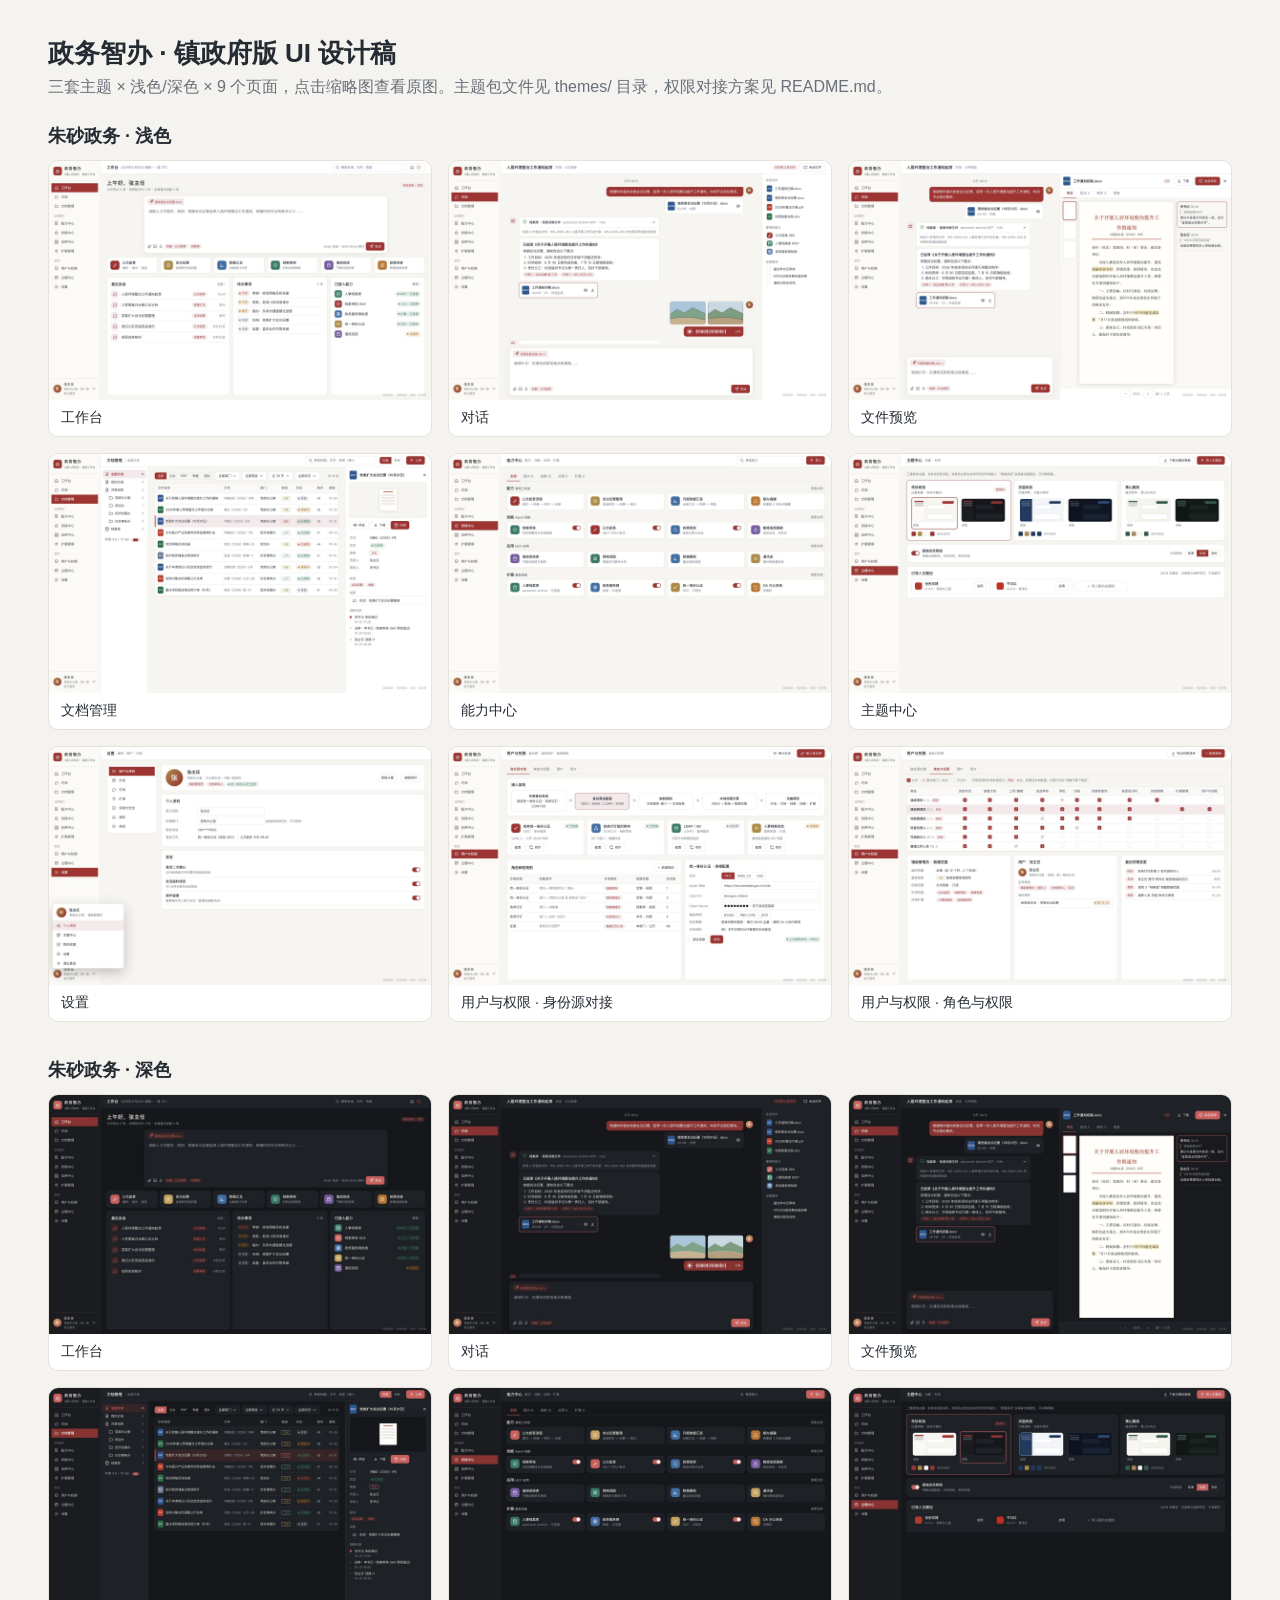
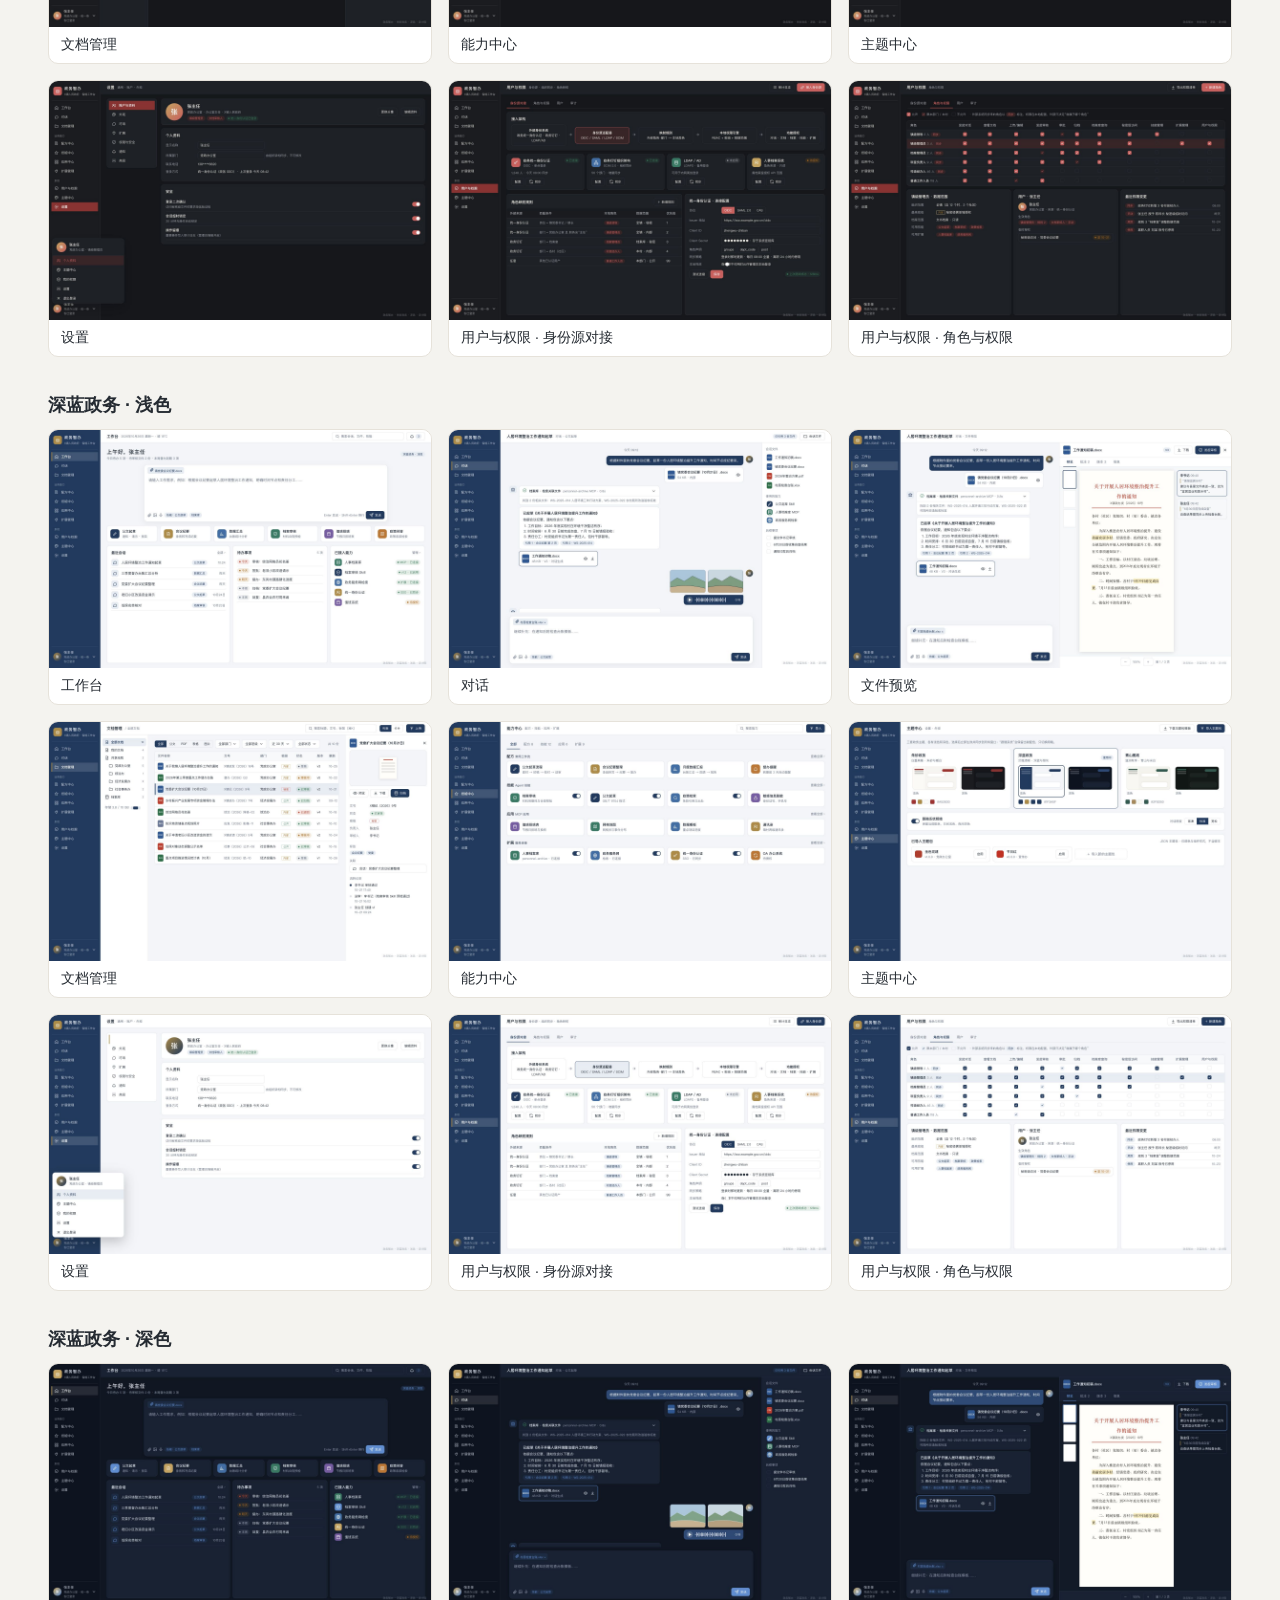
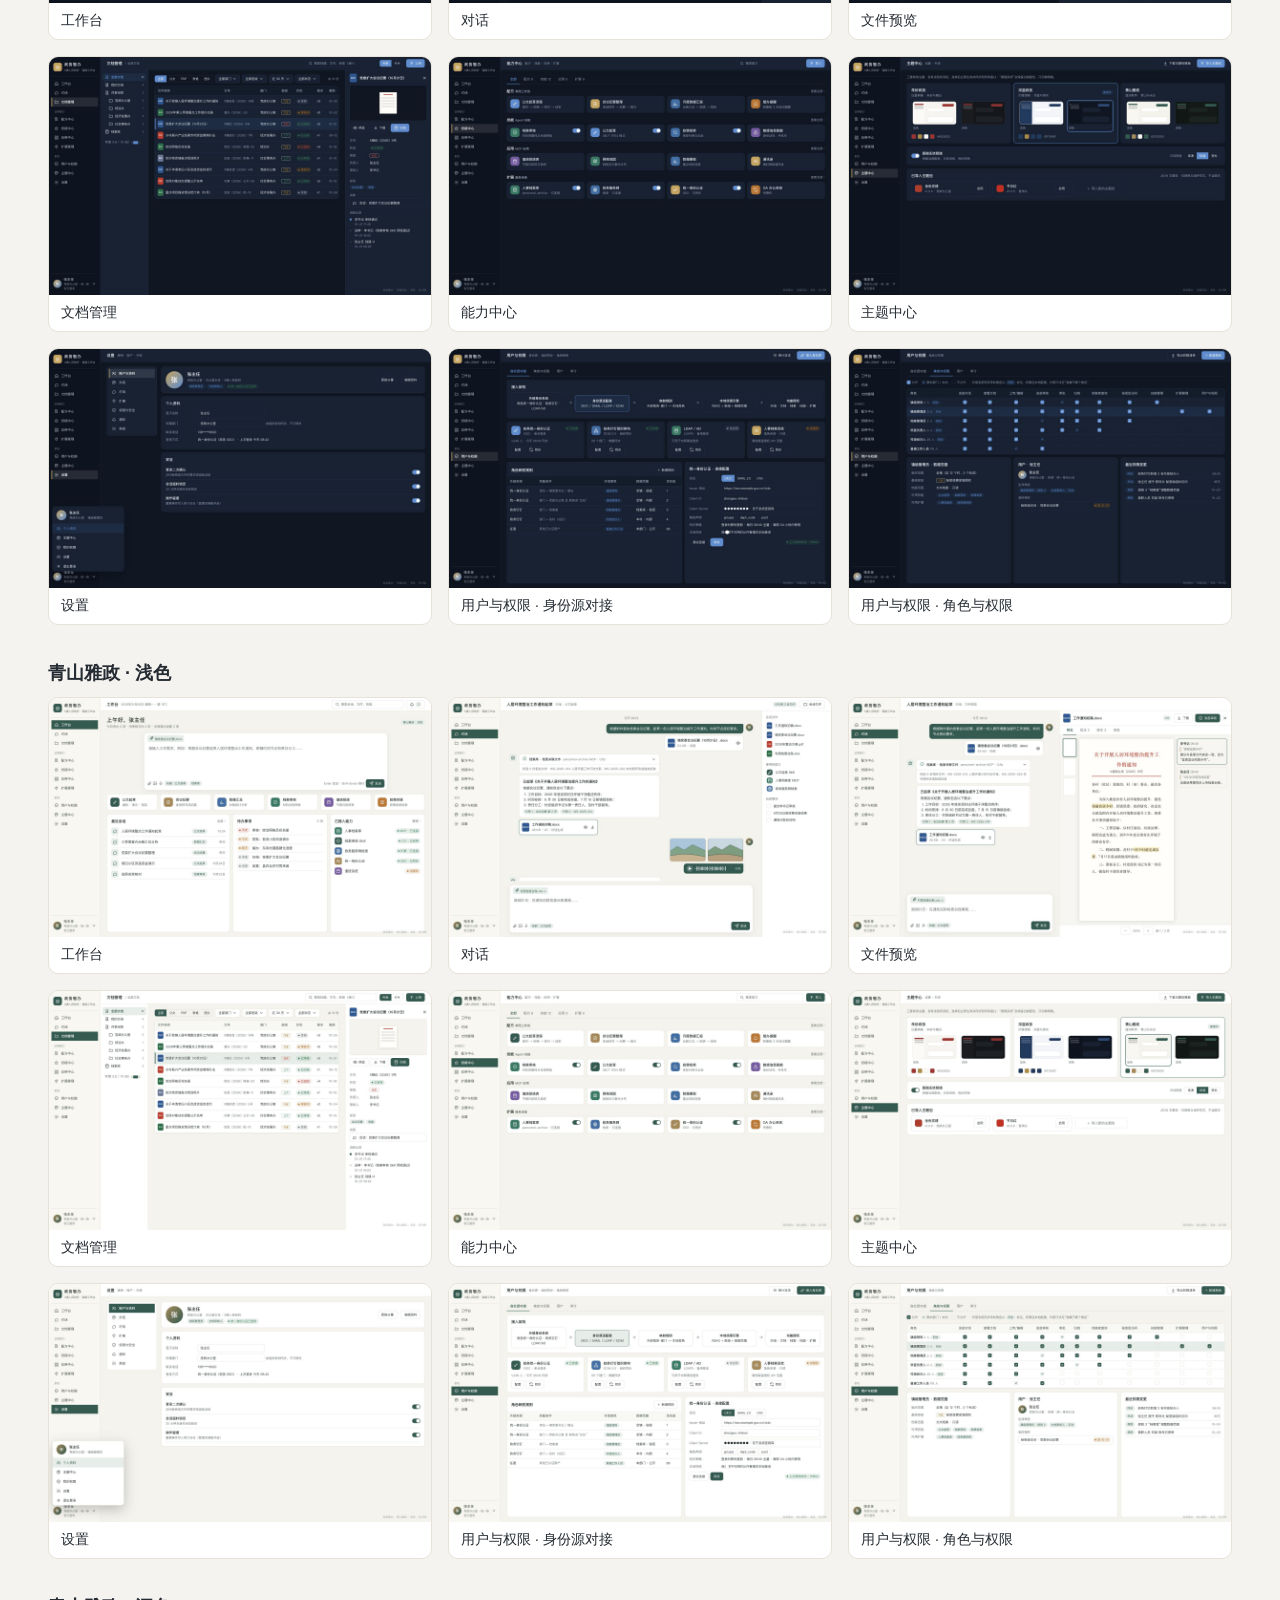
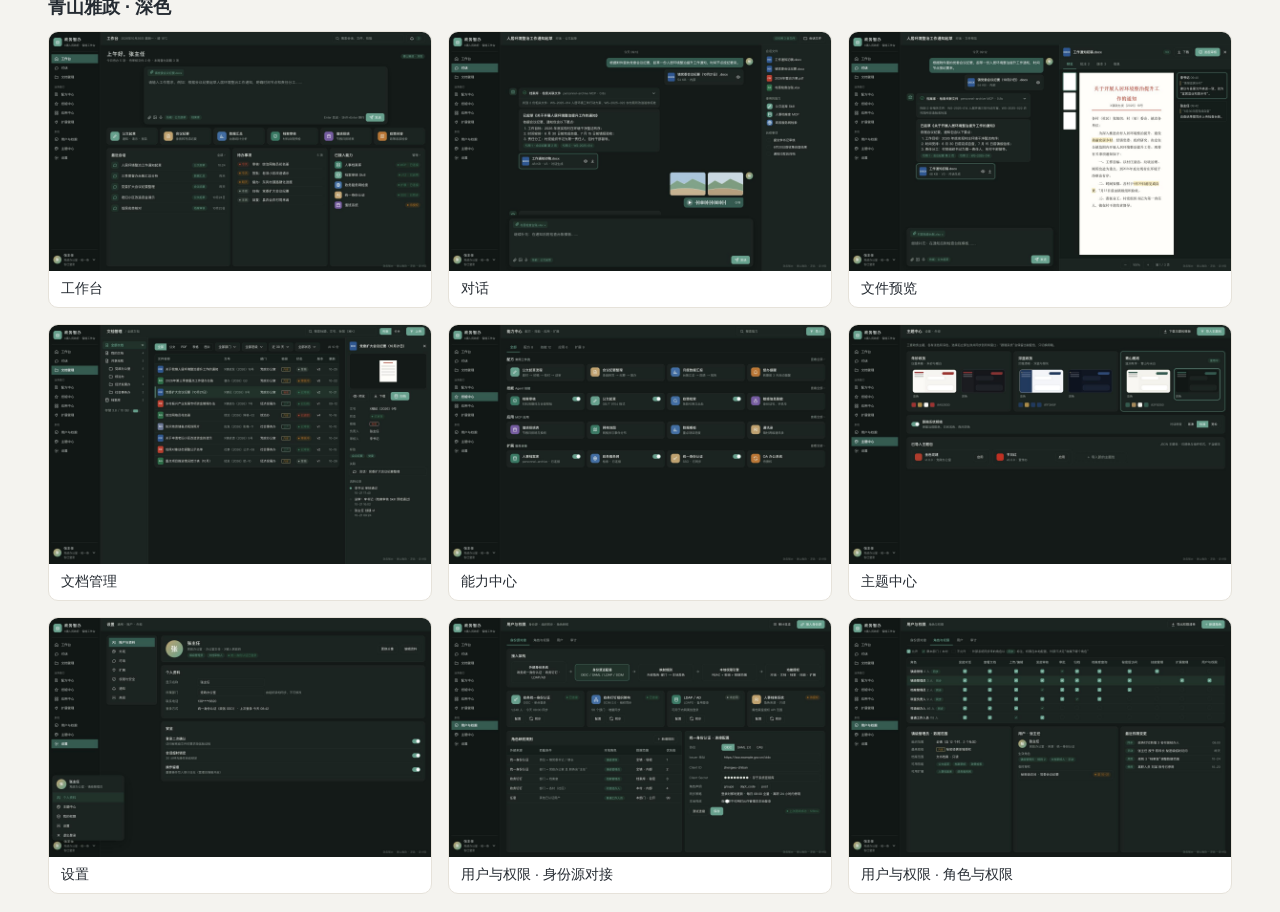
==== design/township-government/v6/index.html @ d34a98e7 "Add township UI kit v6 for three themes with permission design" ====
<!doctype html><html lang="zh-CN"><meta charset="utf-8"><title>政务智办 · UI 设计稿总览</title>
<style>body{margin:0;font-family:'PingFang SC','Microsoft YaHei',sans-serif;background:#F4F3EF;color:#252B32}header{padding:36px 48px 8px}h1{margin:0 0 6px;font-size:26px}p{color:#69707A;margin:0}section{padding:18px 48px}h2{font-size:18px;margin:0 0 12px}.g{display:grid;grid-template-columns:repeat(3,1fr);gap:16px}a{display:block;background:#fff;border:1px solid #E6E2DA;border-radius:10px;overflow:hidden;color:inherit;text-decoration:none}img{width:100%;display:block}span{display:block;padding:9px 12px;font-size:14px}</style>
<header><h1>政务智办 · 镇政府版 UI 设计稿</h1><p>三套主题 × 浅色/深色 × 9 个页面，点击缩略图查看原图。主题包文件见 themes/ 目录，权限对接方案见 README.md。</p></header><section><h2>朱砂政务 · 浅色</h2><div class="g"><a href="images/civic/light/01-workbench.png" target="_blank"><img src="images/civic/light/01-workbench.png" loading="lazy"><span>工作台</span></a><a href="images/civic/light/02-chat.png" target="_blank"><img src="images/civic/light/02-chat.png" loading="lazy"><span>对话</span></a><a href="images/civic/light/03-preview.png" target="_blank"><img src="images/civic/light/03-preview.png" loading="lazy"><span>文件预览</span></a><a href="images/civic/light/04-documents.png" target="_blank"><img src="images/civic/light/04-documents.png" loading="lazy"><span>文档管理</span></a><a href="images/civic/light/05-capabilities.png" target="_blank"><img src="images/civic/light/05-capabilities.png" loading="lazy"><span>能力中心</span></a><a href="images/civic/light/06-themes.png" target="_blank"><img src="images/civic/light/06-themes.png" loading="lazy"><span>主题中心</span></a><a href="images/civic/light/07-settings.png" target="_blank"><img src="images/civic/light/07-settings.png" loading="lazy"><span>设置</span></a><a href="images/civic/light/08-perm.png" target="_blank"><img src="images/civic/light/08-perm.png" loading="lazy"><span>用户与权限 · 身份源对接</span></a><a href="images/civic/light/09-permRoles.png" target="_blank"><img src="images/civic/light/09-permRoles.png" loading="lazy"><span>用户与权限 · 角色与权限</span></a></div></section><section><h2>朱砂政务 · 深色</h2><div class="g"><a href="images/civic/dark/01-workbench.png" target="_blank"><img src="images/civic/dark/01-workbench.png" loading="lazy"><span>工作台</span></a><a href="images/civic/dark/02-chat.png" target="_blank"><img src="images/civic/dark/02-chat.png" loading="lazy"><span>对话</span></a><a href="images/civic/dark/03-preview.png" target="_blank"><img src="images/civic/dark/03-preview.png" loading="lazy"><span>文件预览</span></a><a href="images/civic/dark/04-documents.png" target="_blank"><img src="images/civic/dark/04-documents.png" loading="lazy"><span>文档管理</span></a><a href="images/civic/dark/05-capabilities.png" target="_blank"><img src="images/civic/dark/05-capabilities.png" loading="lazy"><span>能力中心</span></a><a href="images/civic/dark/06-themes.png" target="_blank"><img src="images/civic/dark/06-themes.png" loading="lazy"><span>主题中心</span></a><a href="images/civic/dark/07-settings.png" target="_blank"><img src="images/civic/dark/07-settings.png" loading="lazy"><span>设置</span></a><a href="images/civic/dark/08-perm.png" target="_blank"><img src="images/civic/dark/08-perm.png" loading="lazy"><span>用户与权限 · 身份源对接</span></a><a href="images/civic/dark/09-permRoles.png" target="_blank"><img src="images/civic/dark/09-permRoles.png" loading="lazy"><span>用户与权限 · 角色与权限</span></a></div></section><section><h2>深蓝政务 · 浅色</h2><div class="g"><a href="images/navy/light/01-workbench.png" target="_blank"><img src="images/navy/light/01-workbench.png" loading="lazy"><span>工作台</span></a><a href="images/navy/light/02-chat.png" target="_blank"><img src="images/navy/light/02-chat.png" loading="lazy"><span>对话</span></a><a href="images/navy/light/03-preview.png" target="_blank"><img src="images/navy/light/03-preview.png" loading="lazy"><span>文件预览</span></a><a href="images/navy/light/04-documents.png" target="_blank"><img src="images/navy/light/04-documents.png" loading="lazy"><span>文档管理</span></a><a href="images/navy/light/05-capabilities.png" target="_blank"><img src="images/navy/light/05-capabilities.png" loading="lazy"><span>能力中心</span></a><a href="images/navy/light/06-themes.png" target="_blank"><img src="images/navy/light/06-themes.png" loading="lazy"><span>主题中心</span></a><a href="images/navy/light/07-settings.png" target="_blank"><img src="images/navy/light/07-settings.png" loading="lazy"><span>设置</span></a><a href="images/navy/light/08-perm.png" target="_blank"><img src="images/navy/light/08-perm.png" loading="lazy"><span>用户与权限 · 身份源对接</span></a><a href="images/navy/light/09-permRoles.png" target="_blank"><img src="images/navy/light/09-permRoles.png" loading="lazy"><span>用户与权限 · 角色与权限</span></a></div></section><section><h2>深蓝政务 · 深色</h2><div class="g"><a href="images/navy/dark/01-workbench.png" target="_blank"><img src="images/navy/dark/01-workbench.png" loading="lazy"><span>工作台</span></a><a href="images/navy/dark/02-chat.png" target="_blank"><img src="images/navy/dark/02-chat.png" loading="lazy"><span>对话</span></a><a href="images/navy/dark/03-preview.png" target="_blank"><img src="images/navy/dark/03-preview.png" loading="lazy"><span>文件预览</span></a><a href="images/navy/dark/04-documents.png" target="_blank"><img src="images/navy/dark/04-documents.png" loading="lazy"><span>文档管理</span></a><a href="images/navy/dark/05-capabilities.png" target="_blank"><img src="images/navy/dark/05-capabilities.png" loading="lazy"><span>能力中心</span></a><a href="images/navy/dark/06-themes.png" target="_blank"><img src="images/navy/dark/06-themes.png" loading="lazy"><span>主题中心</span></a><a href="images/navy/dark/07-settings.png" target="_blank"><img src="images/navy/dark/07-settings.png" loading="lazy"><span>设置</span></a><a href="images/navy/dark/08-perm.png" target="_blank"><img src="images/navy/dark/08-perm.png" loading="lazy"><span>用户与权限 · 身份源对接</span></a><a href="images/navy/dark/09-permRoles.png" target="_blank"><img src="images/navy/dark/09-permRoles.png" loading="lazy"><span>用户与权限 · 角色与权限</span></a></div></section><section><h2>青山雅政 · 浅色</h2><div class="g"><a href="images/forest/light/01-workbench.png" target="_blank"><img src="images/forest/light/01-workbench.png" loading="lazy"><span>工作台</span></a><a href="images/forest/light/02-chat.png" target="_blank"><img src="images/forest/light/02-chat.png" loading="lazy"><span>对话</span></a><a href="images/forest/light/03-preview.png" target="_blank"><img src="images/forest/light/03-preview.png" loading="lazy"><span>文件预览</span></a><a href="images/forest/light/04-documents.png" target="_blank"><img src="images/forest/light/04-documents.png" loading="lazy"><span>文档管理</span></a><a href="images/forest/light/05-capabilities.png" target="_blank"><img src="images/forest/light/05-capabilities.png" loading="lazy"><span>能力中心</span></a><a href="images/forest/light/06-themes.png" target="_blank"><img src="images/forest/light/06-themes.png" loading="lazy"><span>主题中心</span></a><a href="images/forest/light/07-settings.png" target="_blank"><img src="images/forest/light/07-settings.png" loading="lazy"><span>设置</span></a><a href="images/forest/light/08-perm.png" target="_blank"><img src="images/forest/light/08-perm.png" loading="lazy"><span>用户与权限 · 身份源对接</span></a><a href="images/forest/light/09-permRoles.png" target="_blank"><img src="images/forest/light/09-permRoles.png" loading="lazy"><span>用户与权限 · 角色与权限</span></a></div></section><section><h2>青山雅政 · 深色</h2><div class="g"><a href="images/forest/dark/01-workbench.png" target="_blank"><img src="images/forest/dark/01-workbench.png" loading="lazy"><span>工作台</span></a><a href="images/forest/dark/02-chat.png" target="_blank"><img src="images/forest/dark/02-chat.png" loading="lazy"><span>对话</span></a><a href="images/forest/dark/03-preview.png" target="_blank"><img src="images/forest/dark/03-preview.png" loading="lazy"><span>文件预览</span></a><a href="images/forest/dark/04-documents.png" target="_blank"><img src="images/forest/dark/04-documents.png" loading="lazy"><span>文档管理</span></a><a href="images/forest/dark/05-capabilities.png" target="_blank"><img src="images/forest/dark/05-capabilities.png" loading="lazy"><span>能力中心</span></a><a href="images/forest/dark/06-themes.png" target="_blank"><img src="images/forest/dark/06-themes.png" loading="lazy"><span>主题中心</span></a><a href="images/forest/dark/07-settings.png" target="_blank"><img src="images/forest/dark/07-settings.png" loading="lazy"><span>设置</span></a><a href="images/forest/dark/08-perm.png" target="_blank"><img src="images/forest/dark/08-perm.png" loading="lazy"><span>用户与权限 · 身份源对接</span></a><a href="images/forest/dark/09-permRoles.png" target="_blank"><img src="images/forest/dark/09-permRoles.png" loading="lazy"><span>用户与权限 · 角色与权限</span></a></div></section></html>
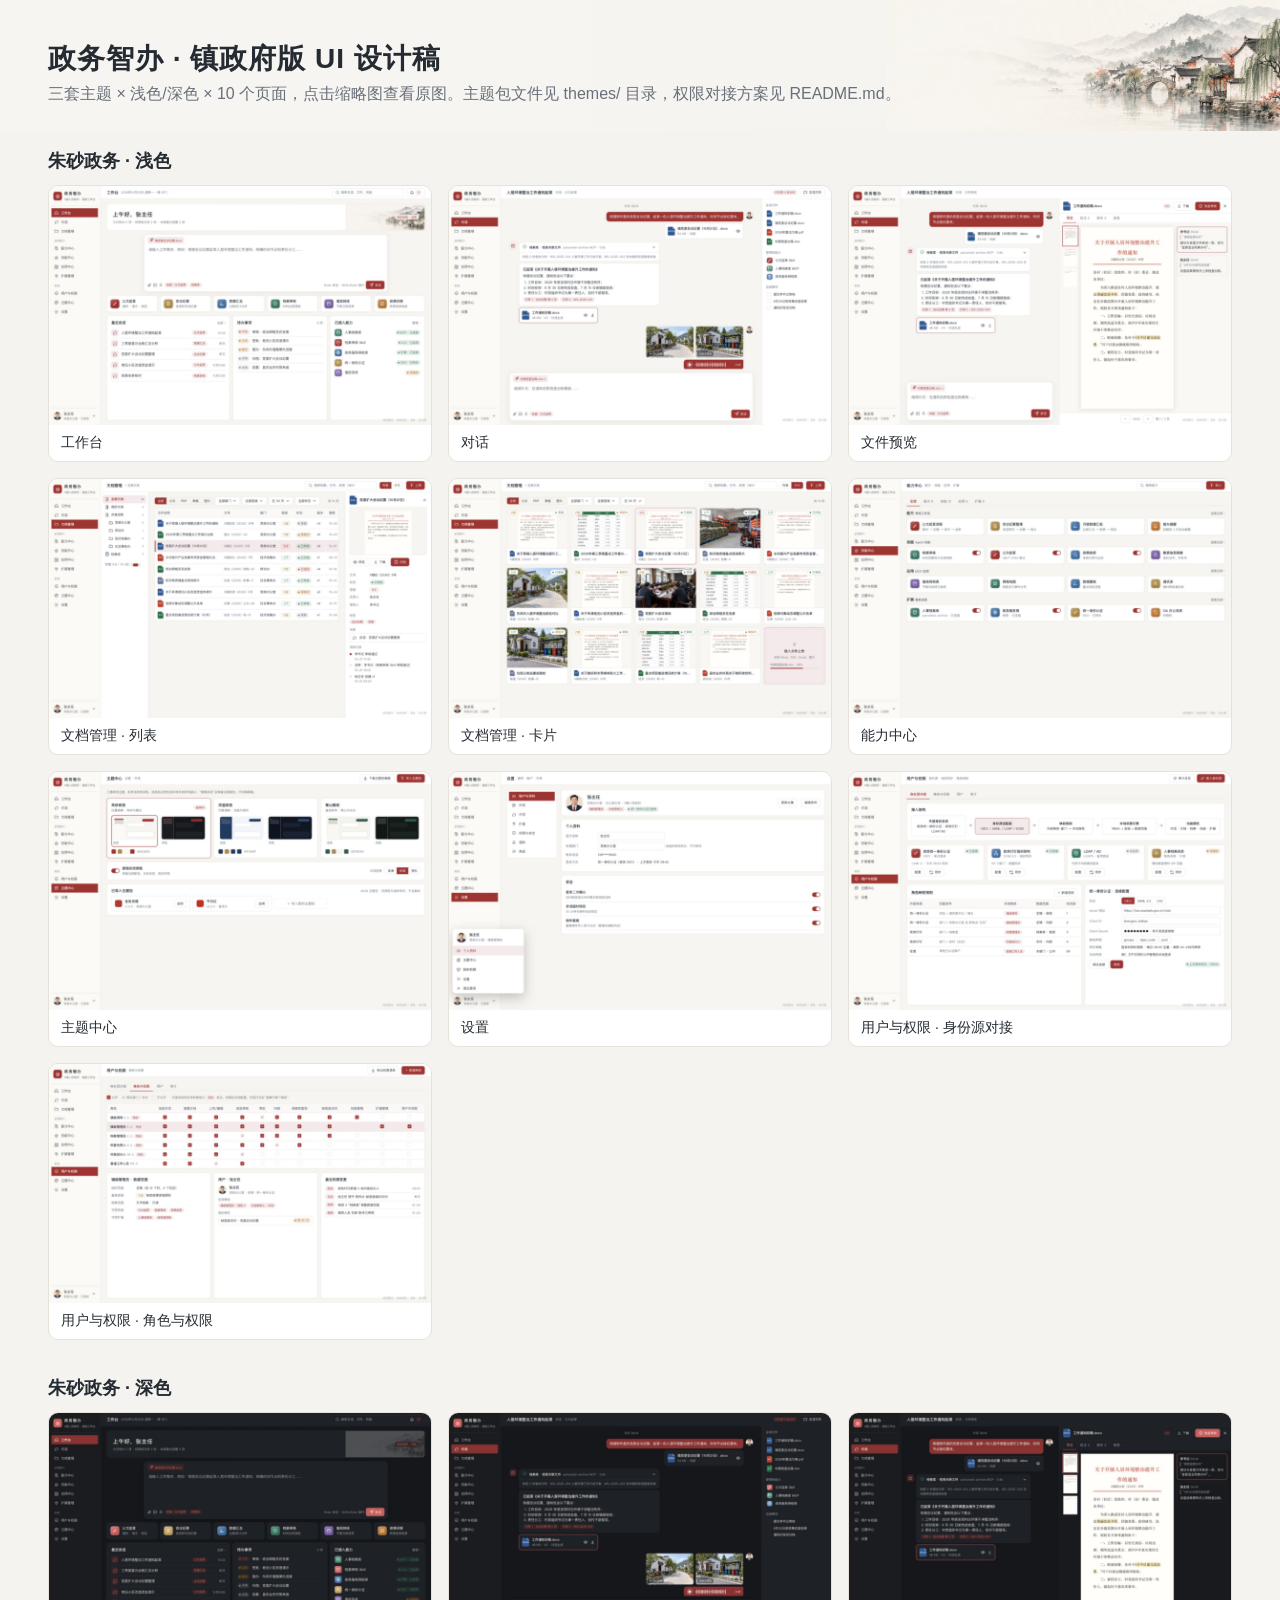
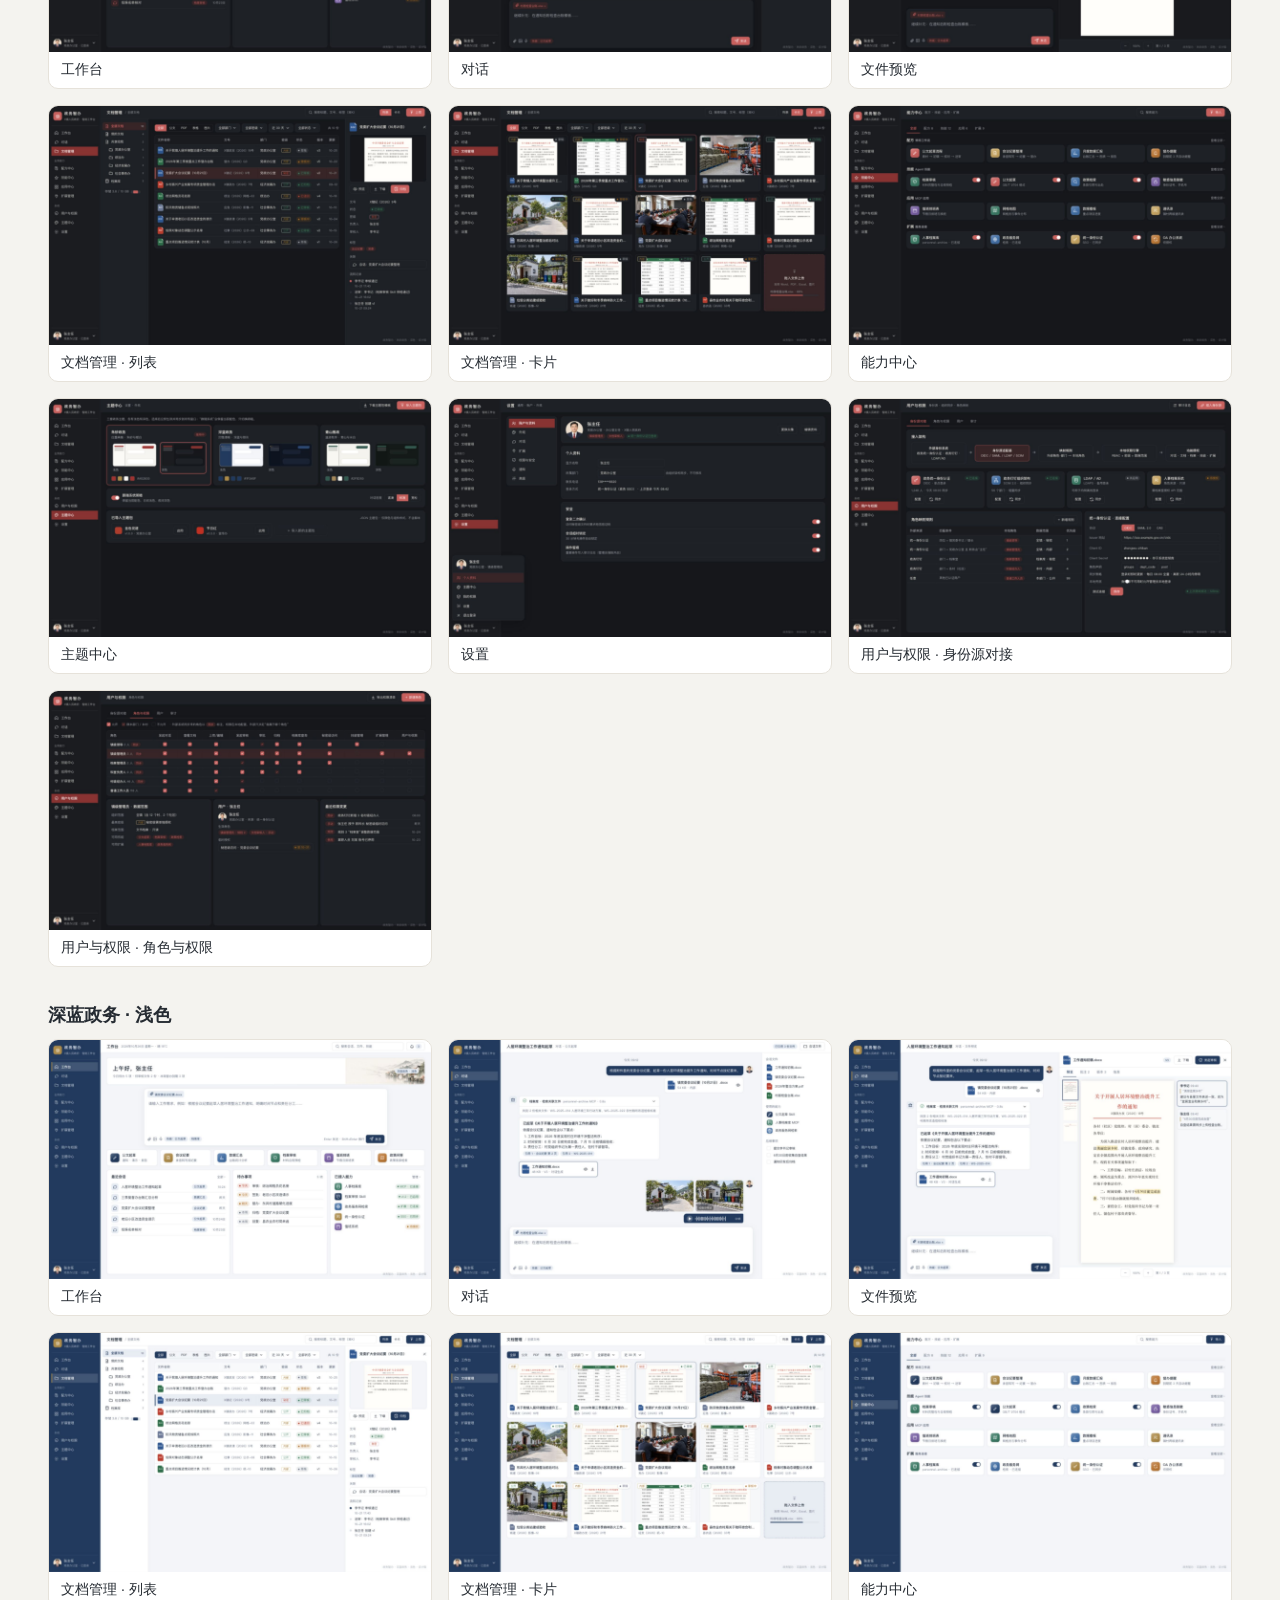
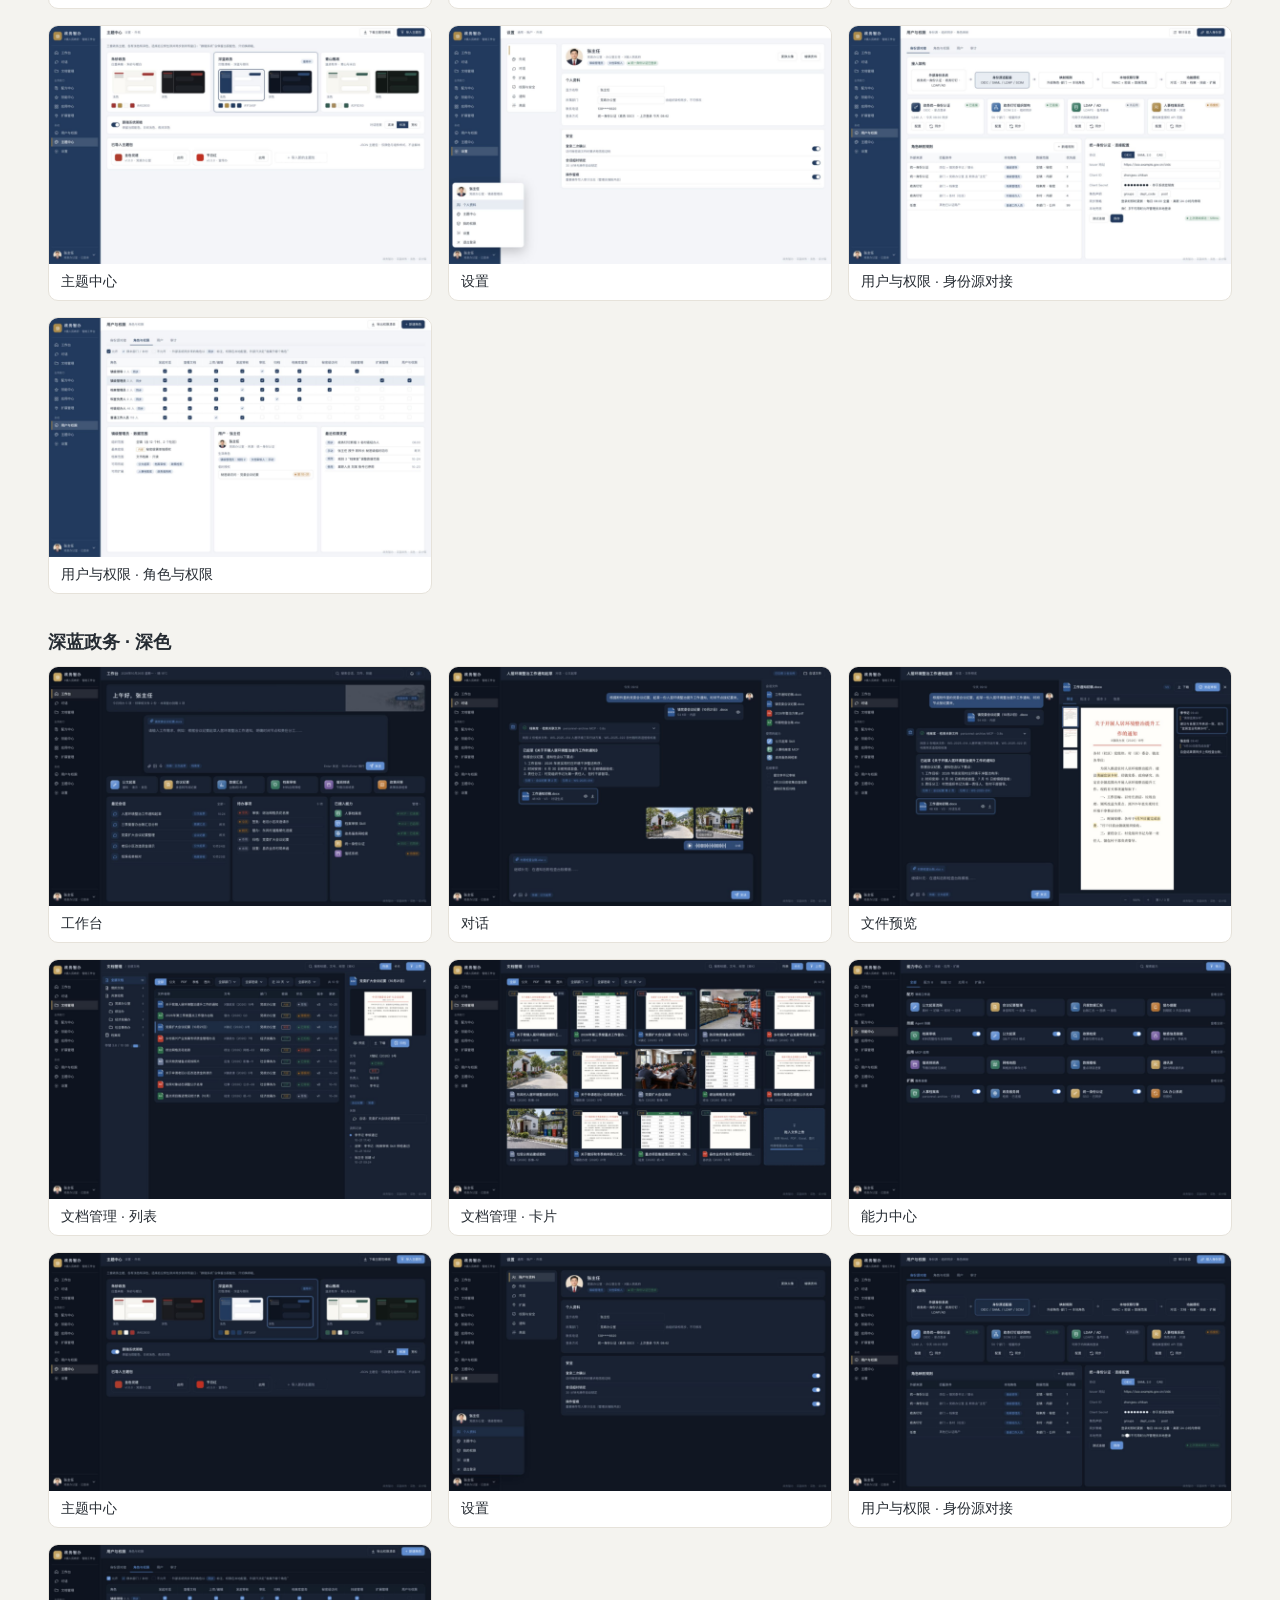
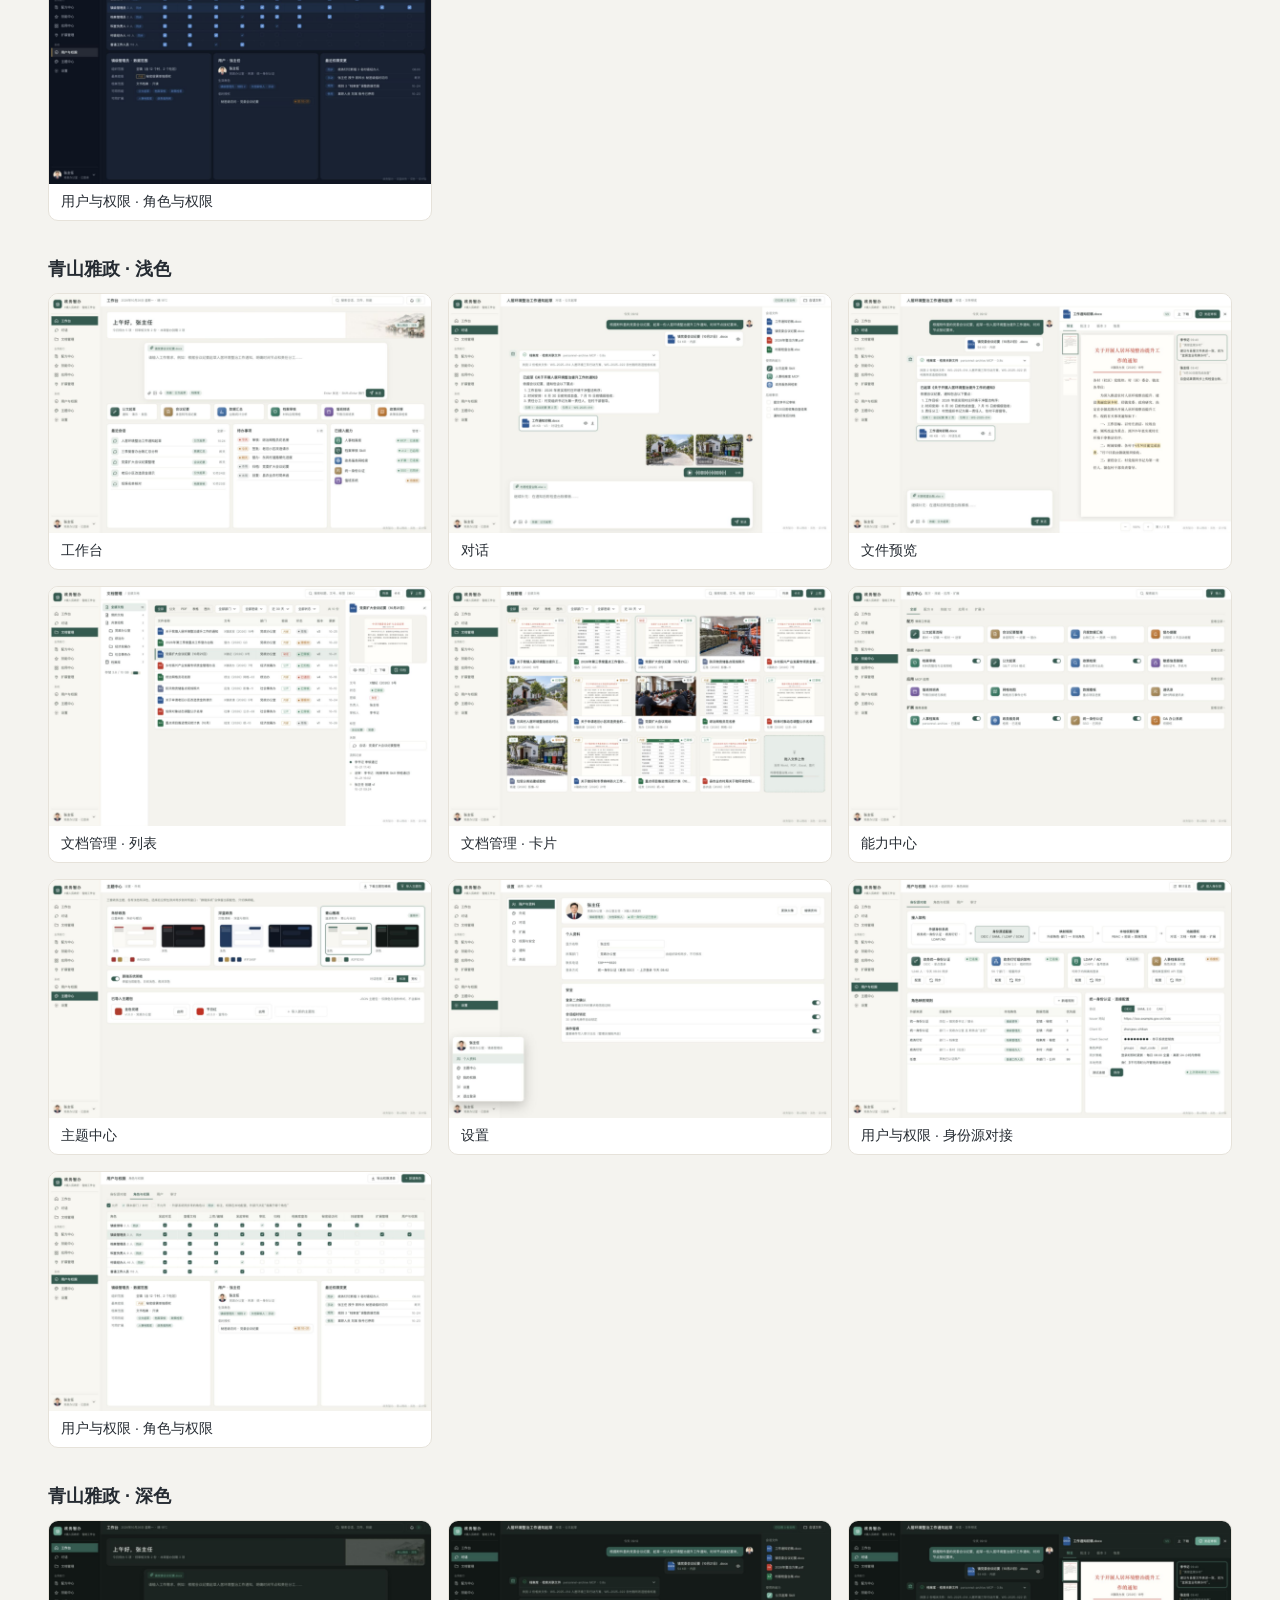
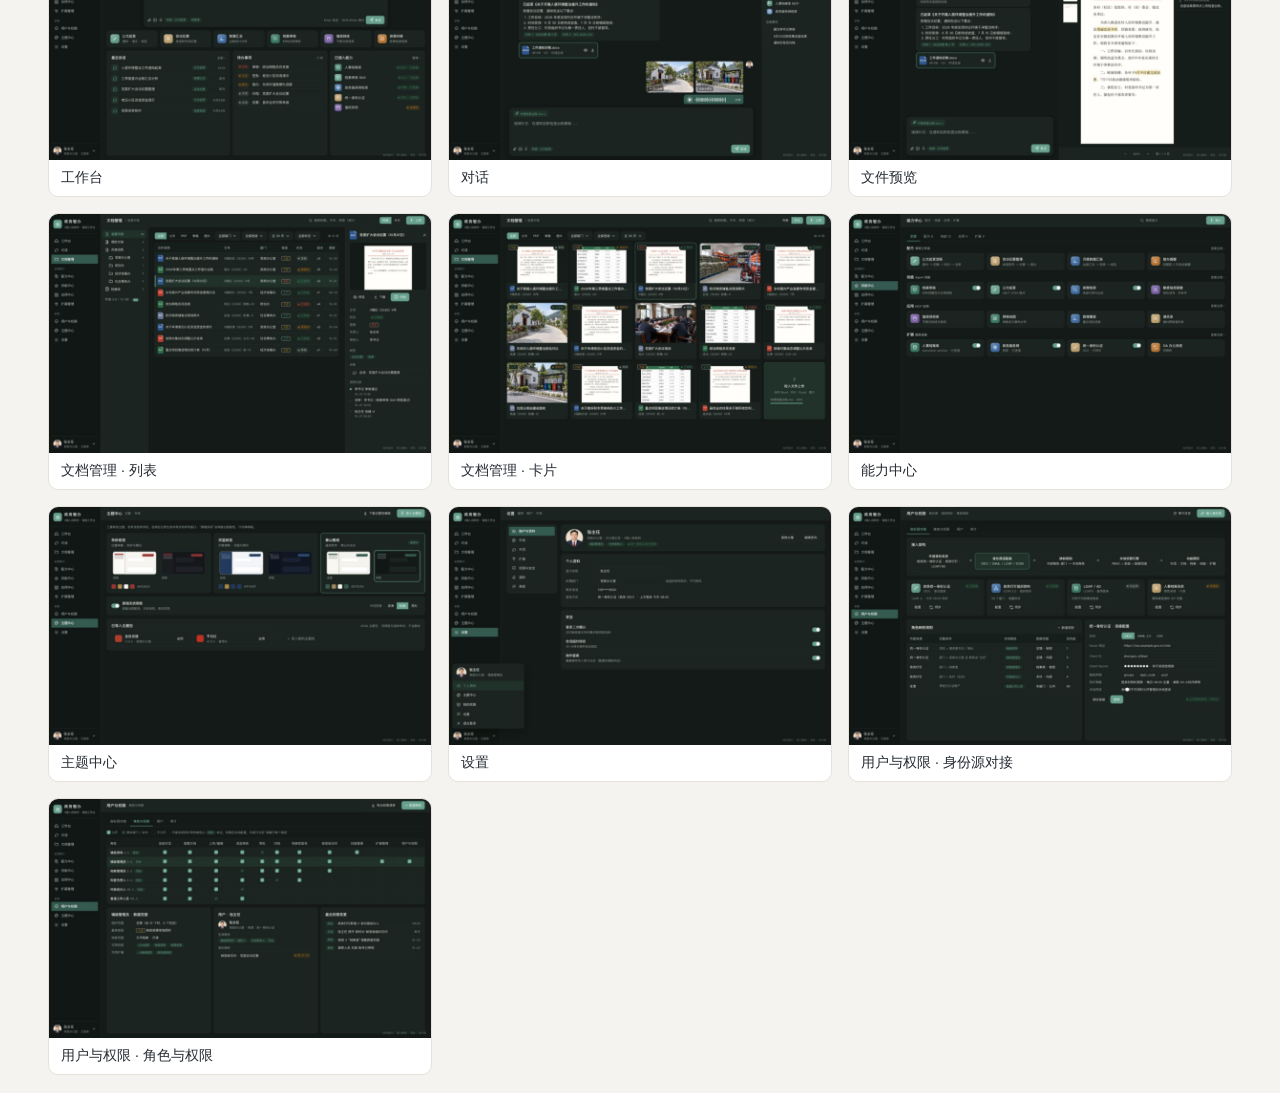
==== commit b757c317: "Restore v5 visual detail in township UI kit: real thumbnails, photos, avatar, document cards" ====
--- a/design/township-government/v6/index.html
+++ b/design/township-government/v6/index.html
@@ -1,3 +1,3 @@
 <!doctype html><html lang="zh-CN"><meta charset="utf-8"><title>政务智办 · UI 设计稿总览</title>
-<style>body{margin:0;font-family:'PingFang SC','Microsoft YaHei',sans-serif;background:#F4F3EF;color:#252B32}header{padding:36px 48px 8px}h1{margin:0 0 6px;font-size:26px}p{color:#69707A;margin:0}section{padding:18px 48px}h2{font-size:18px;margin:0 0 12px}.g{display:grid;grid-template-columns:repeat(3,1fr);gap:16px}a{display:block;background:#fff;border:1px solid #E6E2DA;border-radius:10px;overflow:hidden;color:inherit;text-decoration:none}img{width:100%;display:block}span{display:block;padding:9px 12px;font-size:14px}</style>
-<header><h1>政务智办 · 镇政府版 UI 设计稿</h1><p>三套主题 × 浅色/深色 × 9 个页面，点击缩略图查看原图。主题包文件见 themes/ 目录，权限对接方案见 README.md。</p></header><section><h2>朱砂政务 · 浅色</h2><div class="g"><a href="images/civic/light/01-workbench.png" target="_blank"><img src="images/civic/light/01-workbench.png" loading="lazy"><span>工作台</span></a><a href="images/civic/light/02-chat.png" target="_blank"><img src="images/civic/light/02-chat.png" loading="lazy"><span>对话</span></a><a href="images/civic/light/03-preview.png" target="_blank"><img src="images/civic/light/03-preview.png" loading="lazy"><span>文件预览</span></a><a href="images/civic/light/04-documents.png" target="_blank"><img src="images/civic/light/04-documents.png" loading="lazy"><span>文档管理</span></a><a href="images/civic/light/05-capabilities.png" target="_blank"><img src="images/civic/light/05-capabilities.png" loading="lazy"><span>能力中心</span></a><a href="images/civic/light/06-themes.png" target="_blank"><img src="images/civic/light/06-themes.png" loading="lazy"><span>主题中心</span></a><a href="images/civic/light/07-settings.png" target="_blank"><img src="images/civic/light/07-settings.png" loading="lazy"><span>设置</span></a><a href="images/civic/light/08-perm.png" target="_blank"><img src="images/civic/light/08-perm.png" loading="lazy"><span>用户与权限 · 身份源对接</span></a><a href="images/civic/light/09-permRoles.png" target="_blank"><img src="images/civic/light/09-permRoles.png" loading="lazy"><span>用户与权限 · 角色与权限</span></a></div></section><section><h2>朱砂政务 · 深色</h2><div class="g"><a href="images/civic/dark/01-workbench.png" target="_blank"><img src="images/civic/dark/01-workbench.png" loading="lazy"><span>工作台</span></a><a href="images/civic/dark/02-chat.png" target="_blank"><img src="images/civic/dark/02-chat.png" loading="lazy"><span>对话</span></a><a href="images/civic/dark/03-preview.png" target="_blank"><img src="images/civic/dark/03-preview.png" loading="lazy"><span>文件预览</span></a><a href="images/civic/dark/04-documents.png" target="_blank"><img src="images/civic/dark/04-documents.png" loading="lazy"><span>文档管理</span></a><a href="images/civic/dark/05-capabilities.png" target="_blank"><img src="images/civic/dark/05-capabilities.png" loading="lazy"><span>能力中心</span></a><a href="images/civic/dark/06-themes.png" target="_blank"><img src="images/civic/dark/06-themes.png" loading="lazy"><span>主题中心</span></a><a href="images/civic/dark/07-settings.png" target="_blank"><img src="images/civic/dark/07-settings.png" loading="lazy"><span>设置</span></a><a href="images/civic/dark/08-perm.png" target="_blank"><img src="images/civic/dark/08-perm.png" loading="lazy"><span>用户与权限 · 身份源对接</span></a><a href="images/civic/dark/09-permRoles.png" target="_blank"><img src="images/civic/dark/09-permRoles.png" loading="lazy"><span>用户与权限 · 角色与权限</span></a></div></section><section><h2>深蓝政务 · 浅色</h2><div class="g"><a href="images/navy/light/01-workbench.png" target="_blank"><img src="images/navy/light/01-workbench.png" loading="lazy"><span>工作台</span></a><a href="images/navy/light/02-chat.png" target="_blank"><img src="images/navy/light/02-chat.png" loading="lazy"><span>对话</span></a><a href="images/navy/light/03-preview.png" target="_blank"><img src="images/navy/light/03-preview.png" loading="lazy"><span>文件预览</span></a><a href="images/navy/light/04-documents.png" target="_blank"><img src="images/navy/light/04-documents.png" loading="lazy"><span>文档管理</span></a><a href="images/navy/light/05-capabilities.png" target="_blank"><img src="images/navy/light/05-capabilities.png" loading="lazy"><span>能力中心</span></a><a href="images/navy/light/06-themes.png" target="_blank"><img src="images/navy/light/06-themes.png" loading="lazy"><span>主题中心</span></a><a href="images/navy/light/07-settings.png" target="_blank"><img src="images/navy/light/07-settings.png" loading="lazy"><span>设置</span></a><a href="images/navy/light/08-perm.png" target="_blank"><img src="images/navy/light/08-perm.png" loading="lazy"><span>用户与权限 · 身份源对接</span></a><a href="images/navy/light/09-permRoles.png" target="_blank"><img src="images/navy/light/09-permRoles.png" loading="lazy"><span>用户与权限 · 角色与权限</span></a></div></section><section><h2>深蓝政务 · 深色</h2><div class="g"><a href="images/navy/dark/01-workbench.png" target="_blank"><img src="images/navy/dark/01-workbench.png" loading="lazy"><span>工作台</span></a><a href="images/navy/dark/02-chat.png" target="_blank"><img src="images/navy/dark/02-chat.png" loading="lazy"><span>对话</span></a><a href="images/navy/dark/03-preview.png" target="_blank"><img src="images/navy/dark/03-preview.png" loading="lazy"><span>文件预览</span></a><a href="images/navy/dark/04-documents.png" target="_blank"><img src="images/navy/dark/04-documents.png" loading="lazy"><span>文档管理</span></a><a href="images/navy/dark/05-capabilities.png" target="_blank"><img src="images/navy/dark/05-capabilities.png" loading="lazy"><span>能力中心</span></a><a href="images/navy/dark/06-themes.png" target="_blank"><img src="images/navy/dark/06-themes.png" loading="lazy"><span>主题中心</span></a><a href="images/navy/dark/07-settings.png" target="_blank"><img src="images/navy/dark/07-settings.png" loading="lazy"><span>设置</span></a><a href="images/navy/dark/08-perm.png" target="_blank"><img src="images/navy/dark/08-perm.png" loading="lazy"><span>用户与权限 · 身份源对接</span></a><a href="images/navy/dark/09-permRoles.png" target="_blank"><img src="images/navy/dark/09-permRoles.png" loading="lazy"><span>用户与权限 · 角色与权限</span></a></div></section><section><h2>青山雅政 · 浅色</h2><div class="g"><a href="images/forest/light/01-workbench.png" target="_blank"><img src="images/forest/light/01-workbench.png" loading="lazy"><span>工作台</span></a><a href="images/forest/light/02-chat.png" target="_blank"><img src="images/forest/light/02-chat.png" loading="lazy"><span>对话</span></a><a href="images/forest/light/03-preview.png" target="_blank"><img src="images/forest/light/03-preview.png" loading="lazy"><span>文件预览</span></a><a href="images/forest/light/04-documents.png" target="_blank"><img src="images/forest/light/04-documents.png" loading="lazy"><span>文档管理</span></a><a href="images/forest/light/05-capabilities.png" target="_blank"><img src="images/forest/light/05-capabilities.png" loading="lazy"><span>能力中心</span></a><a href="images/forest/light/06-themes.png" target="_blank"><img src="images/forest/light/06-themes.png" loading="lazy"><span>主题中心</span></a><a href="images/forest/light/07-settings.png" target="_blank"><img src="images/forest/light/07-settings.png" loading="lazy"><span>设置</span></a><a href="images/forest/light/08-perm.png" target="_blank"><img src="images/forest/light/08-perm.png" loading="lazy"><span>用户与权限 · 身份源对接</span></a><a href="images/forest/light/09-permRoles.png" target="_blank"><img src="images/forest/light/09-permRoles.png" loading="lazy"><span>用户与权限 · 角色与权限</span></a></div></section><section><h2>青山雅政 · 深色</h2><div class="g"><a href="images/forest/dark/01-workbench.png" target="_blank"><img src="images/forest/dark/01-workbench.png" loading="lazy"><span>工作台</span></a><a href="images/forest/dark/02-chat.png" target="_blank"><img src="images/forest/dark/02-chat.png" loading="lazy"><span>对话</span></a><a href="images/forest/dark/03-preview.png" target="_blank"><img src="images/forest/dark/03-preview.png" loading="lazy"><span>文件预览</span></a><a href="images/forest/dark/04-documents.png" target="_blank"><img src="images/forest/dark/04-documents.png" loading="lazy"><span>文档管理</span></a><a href="images/forest/dark/05-capabilities.png" target="_blank"><img src="images/forest/dark/05-capabilities.png" loading="lazy"><span>能力中心</span></a><a href="images/forest/dark/06-themes.png" target="_blank"><img src="images/forest/dark/06-themes.png" loading="lazy"><span>主题中心</span></a><a href="images/forest/dark/07-settings.png" target="_blank"><img src="images/forest/dark/07-settings.png" loading="lazy"><span>设置</span></a><a href="images/forest/dark/08-perm.png" target="_blank"><img src="images/forest/dark/08-perm.png" loading="lazy"><span>用户与权限 · 身份源对接</span></a><a href="images/forest/dark/09-permRoles.png" target="_blank"><img src="images/forest/dark/09-permRoles.png" loading="lazy"><span>用户与权限 · 角色与权限</span></a></div></section></html>+<style>body{margin:0;font-family:'PingFang SC','Microsoft YaHei',sans-serif;background:#F4F3EF;color:#252B32}header{padding:40px 48px 26px;background:linear-gradient(90deg,#F7F5F1 35%,rgba(247,245,241,0) 80%),url(assets/banner-civic.jpg) right center/auto 100% no-repeat}h1{margin:0 0 6px;font-size:28px;letter-spacing:1px}p{color:#69707A;margin:0}section{padding:18px 48px}h2{font-size:18px;margin:0 0 12px}.g{display:grid;grid-template-columns:repeat(3,1fr);gap:16px}a{display:block;background:#fff;border:1px solid #E6E2DA;border-radius:10px;overflow:hidden;color:inherit;text-decoration:none}img{width:100%;display:block}span{display:block;padding:9px 12px;font-size:14px}</style>
+<header><h1>政务智办 · 镇政府版 UI 设计稿</h1><p>三套主题 × 浅色/深色 × 10 个页面，点击缩略图查看原图。主题包文件见 themes/ 目录，权限对接方案见 README.md。</p></header><section><h2>朱砂政务 · 浅色</h2><div class="g"><a href="images/civic/light/01-workbench.png" target="_blank"><img src="images/civic/light/01-workbench.png" loading="lazy"><span>工作台</span></a><a href="images/civic/light/02-chat.png" target="_blank"><img src="images/civic/light/02-chat.png" loading="lazy"><span>对话</span></a><a href="images/civic/light/03-preview.png" target="_blank"><img src="images/civic/light/03-preview.png" loading="lazy"><span>文件预览</span></a><a href="images/civic/light/04-documents.png" target="_blank"><img src="images/civic/light/04-documents.png" loading="lazy"><span>文档管理 · 列表</span></a><a href="images/civic/light/05-documentsGrid.png" target="_blank"><img src="images/civic/light/05-documentsGrid.png" loading="lazy"><span>文档管理 · 卡片</span></a><a href="images/civic/light/06-capabilities.png" target="_blank"><img src="images/civic/light/06-capabilities.png" loading="lazy"><span>能力中心</span></a><a href="images/civic/light/07-themes.png" target="_blank"><img src="images/civic/light/07-themes.png" loading="lazy"><span>主题中心</span></a><a href="images/civic/light/08-settings.png" target="_blank"><img src="images/civic/light/08-settings.png" loading="lazy"><span>设置</span></a><a href="images/civic/light/09-perm.png" target="_blank"><img src="images/civic/light/09-perm.png" loading="lazy"><span>用户与权限 · 身份源对接</span></a><a href="images/civic/light/10-permRoles.png" target="_blank"><img src="images/civic/light/10-permRoles.png" loading="lazy"><span>用户与权限 · 角色与权限</span></a></div></section><section><h2>朱砂政务 · 深色</h2><div class="g"><a href="images/civic/dark/01-workbench.png" target="_blank"><img src="images/civic/dark/01-workbench.png" loading="lazy"><span>工作台</span></a><a href="images/civic/dark/02-chat.png" target="_blank"><img src="images/civic/dark/02-chat.png" loading="lazy"><span>对话</span></a><a href="images/civic/dark/03-preview.png" target="_blank"><img src="images/civic/dark/03-preview.png" loading="lazy"><span>文件预览</span></a><a href="images/civic/dark/04-documents.png" target="_blank"><img src="images/civic/dark/04-documents.png" loading="lazy"><span>文档管理 · 列表</span></a><a href="images/civic/dark/05-documentsGrid.png" target="_blank"><img src="images/civic/dark/05-documentsGrid.png" loading="lazy"><span>文档管理 · 卡片</span></a><a href="images/civic/dark/06-capabilities.png" target="_blank"><img src="images/civic/dark/06-capabilities.png" loading="lazy"><span>能力中心</span></a><a href="images/civic/dark/07-themes.png" target="_blank"><img src="images/civic/dark/07-themes.png" loading="lazy"><span>主题中心</span></a><a href="images/civic/dark/08-settings.png" target="_blank"><img src="images/civic/dark/08-settings.png" loading="lazy"><span>设置</span></a><a href="images/civic/dark/09-perm.png" target="_blank"><img src="images/civic/dark/09-perm.png" loading="lazy"><span>用户与权限 · 身份源对接</span></a><a href="images/civic/dark/10-permRoles.png" target="_blank"><img src="images/civic/dark/10-permRoles.png" loading="lazy"><span>用户与权限 · 角色与权限</span></a></div></section><section><h2>深蓝政务 · 浅色</h2><div class="g"><a href="images/navy/light/01-workbench.png" target="_blank"><img src="images/navy/light/01-workbench.png" loading="lazy"><span>工作台</span></a><a href="images/navy/light/02-chat.png" target="_blank"><img src="images/navy/light/02-chat.png" loading="lazy"><span>对话</span></a><a href="images/navy/light/03-preview.png" target="_blank"><img src="images/navy/light/03-preview.png" loading="lazy"><span>文件预览</span></a><a href="images/navy/light/04-documents.png" target="_blank"><img src="images/navy/light/04-documents.png" loading="lazy"><span>文档管理 · 列表</span></a><a href="images/navy/light/05-documentsGrid.png" target="_blank"><img src="images/navy/light/05-documentsGrid.png" loading="lazy"><span>文档管理 · 卡片</span></a><a href="images/navy/light/06-capabilities.png" target="_blank"><img src="images/navy/light/06-capabilities.png" loading="lazy"><span>能力中心</span></a><a href="images/navy/light/07-themes.png" target="_blank"><img src="images/navy/light/07-themes.png" loading="lazy"><span>主题中心</span></a><a href="images/navy/light/08-settings.png" target="_blank"><img src="images/navy/light/08-settings.png" loading="lazy"><span>设置</span></a><a href="images/navy/light/09-perm.png" target="_blank"><img src="images/navy/light/09-perm.png" loading="lazy"><span>用户与权限 · 身份源对接</span></a><a href="images/navy/light/10-permRoles.png" target="_blank"><img src="images/navy/light/10-permRoles.png" loading="lazy"><span>用户与权限 · 角色与权限</span></a></div></section><section><h2>深蓝政务 · 深色</h2><div class="g"><a href="images/navy/dark/01-workbench.png" target="_blank"><img src="images/navy/dark/01-workbench.png" loading="lazy"><span>工作台</span></a><a href="images/navy/dark/02-chat.png" target="_blank"><img src="images/navy/dark/02-chat.png" loading="lazy"><span>对话</span></a><a href="images/navy/dark/03-preview.png" target="_blank"><img src="images/navy/dark/03-preview.png" loading="lazy"><span>文件预览</span></a><a href="images/navy/dark/04-documents.png" target="_blank"><img src="images/navy/dark/04-documents.png" loading="lazy"><span>文档管理 · 列表</span></a><a href="images/navy/dark/05-documentsGrid.png" target="_blank"><img src="images/navy/dark/05-documentsGrid.png" loading="lazy"><span>文档管理 · 卡片</span></a><a href="images/navy/dark/06-capabilities.png" target="_blank"><img src="images/navy/dark/06-capabilities.png" loading="lazy"><span>能力中心</span></a><a href="images/navy/dark/07-themes.png" target="_blank"><img src="images/navy/dark/07-themes.png" loading="lazy"><span>主题中心</span></a><a href="images/navy/dark/08-settings.png" target="_blank"><img src="images/navy/dark/08-settings.png" loading="lazy"><span>设置</span></a><a href="images/navy/dark/09-perm.png" target="_blank"><img src="images/navy/dark/09-perm.png" loading="lazy"><span>用户与权限 · 身份源对接</span></a><a href="images/navy/dark/10-permRoles.png" target="_blank"><img src="images/navy/dark/10-permRoles.png" loading="lazy"><span>用户与权限 · 角色与权限</span></a></div></section><section><h2>青山雅政 · 浅色</h2><div class="g"><a href="images/forest/light/01-workbench.png" target="_blank"><img src="images/forest/light/01-workbench.png" loading="lazy"><span>工作台</span></a><a href="images/forest/light/02-chat.png" target="_blank"><img src="images/forest/light/02-chat.png" loading="lazy"><span>对话</span></a><a href="images/forest/light/03-preview.png" target="_blank"><img src="images/forest/light/03-preview.png" loading="lazy"><span>文件预览</span></a><a href="images/forest/light/04-documents.png" target="_blank"><img src="images/forest/light/04-documents.png" loading="lazy"><span>文档管理 · 列表</span></a><a href="images/forest/light/05-documentsGrid.png" target="_blank"><img src="images/forest/light/05-documentsGrid.png" loading="lazy"><span>文档管理 · 卡片</span></a><a href="images/forest/light/06-capabilities.png" target="_blank"><img src="images/forest/light/06-capabilities.png" loading="lazy"><span>能力中心</span></a><a href="images/forest/light/07-themes.png" target="_blank"><img src="images/forest/light/07-themes.png" loading="lazy"><span>主题中心</span></a><a href="images/forest/light/08-settings.png" target="_blank"><img src="images/forest/light/08-settings.png" loading="lazy"><span>设置</span></a><a href="images/forest/light/09-perm.png" target="_blank"><img src="images/forest/light/09-perm.png" loading="lazy"><span>用户与权限 · 身份源对接</span></a><a href="images/forest/light/10-permRoles.png" target="_blank"><img src="images/forest/light/10-permRoles.png" loading="lazy"><span>用户与权限 · 角色与权限</span></a></div></section><section><h2>青山雅政 · 深色</h2><div class="g"><a href="images/forest/dark/01-workbench.png" target="_blank"><img src="images/forest/dark/01-workbench.png" loading="lazy"><span>工作台</span></a><a href="images/forest/dark/02-chat.png" target="_blank"><img src="images/forest/dark/02-chat.png" loading="lazy"><span>对话</span></a><a href="images/forest/dark/03-preview.png" target="_blank"><img src="images/forest/dark/03-preview.png" loading="lazy"><span>文件预览</span></a><a href="images/forest/dark/04-documents.png" target="_blank"><img src="images/forest/dark/04-documents.png" loading="lazy"><span>文档管理 · 列表</span></a><a href="images/forest/dark/05-documentsGrid.png" target="_blank"><img src="images/forest/dark/05-documentsGrid.png" loading="lazy"><span>文档管理 · 卡片</span></a><a href="images/forest/dark/06-capabilities.png" target="_blank"><img src="images/forest/dark/06-capabilities.png" loading="lazy"><span>能力中心</span></a><a href="images/forest/dark/07-themes.png" target="_blank"><img src="images/forest/dark/07-themes.png" loading="lazy"><span>主题中心</span></a><a href="images/forest/dark/08-settings.png" target="_blank"><img src="images/forest/dark/08-settings.png" loading="lazy"><span>设置</span></a><a href="images/forest/dark/09-perm.png" target="_blank"><img src="images/forest/dark/09-perm.png" loading="lazy"><span>用户与权限 · 身份源对接</span></a><a href="images/forest/dark/10-permRoles.png" target="_blank"><img src="images/forest/dark/10-permRoles.png" loading="lazy"><span>用户与权限 · 角色与权限</span></a></div></section></html>
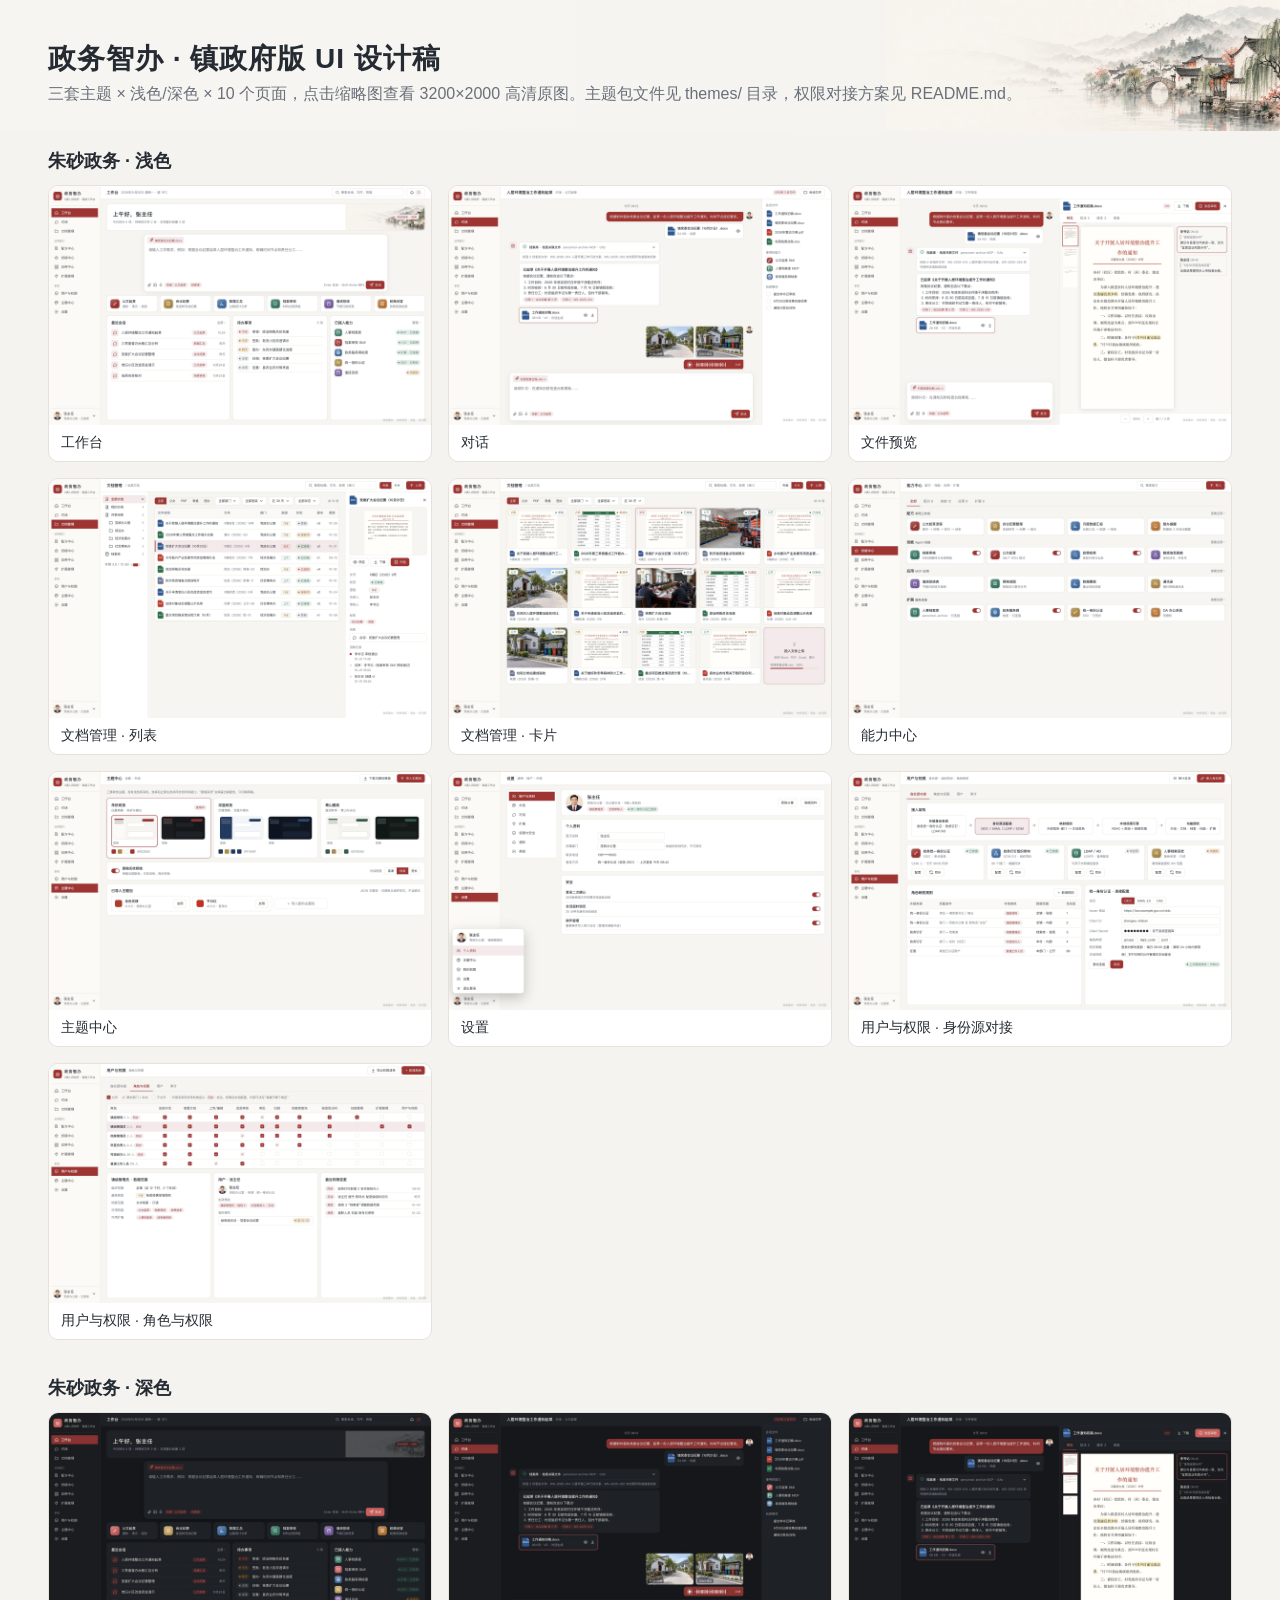
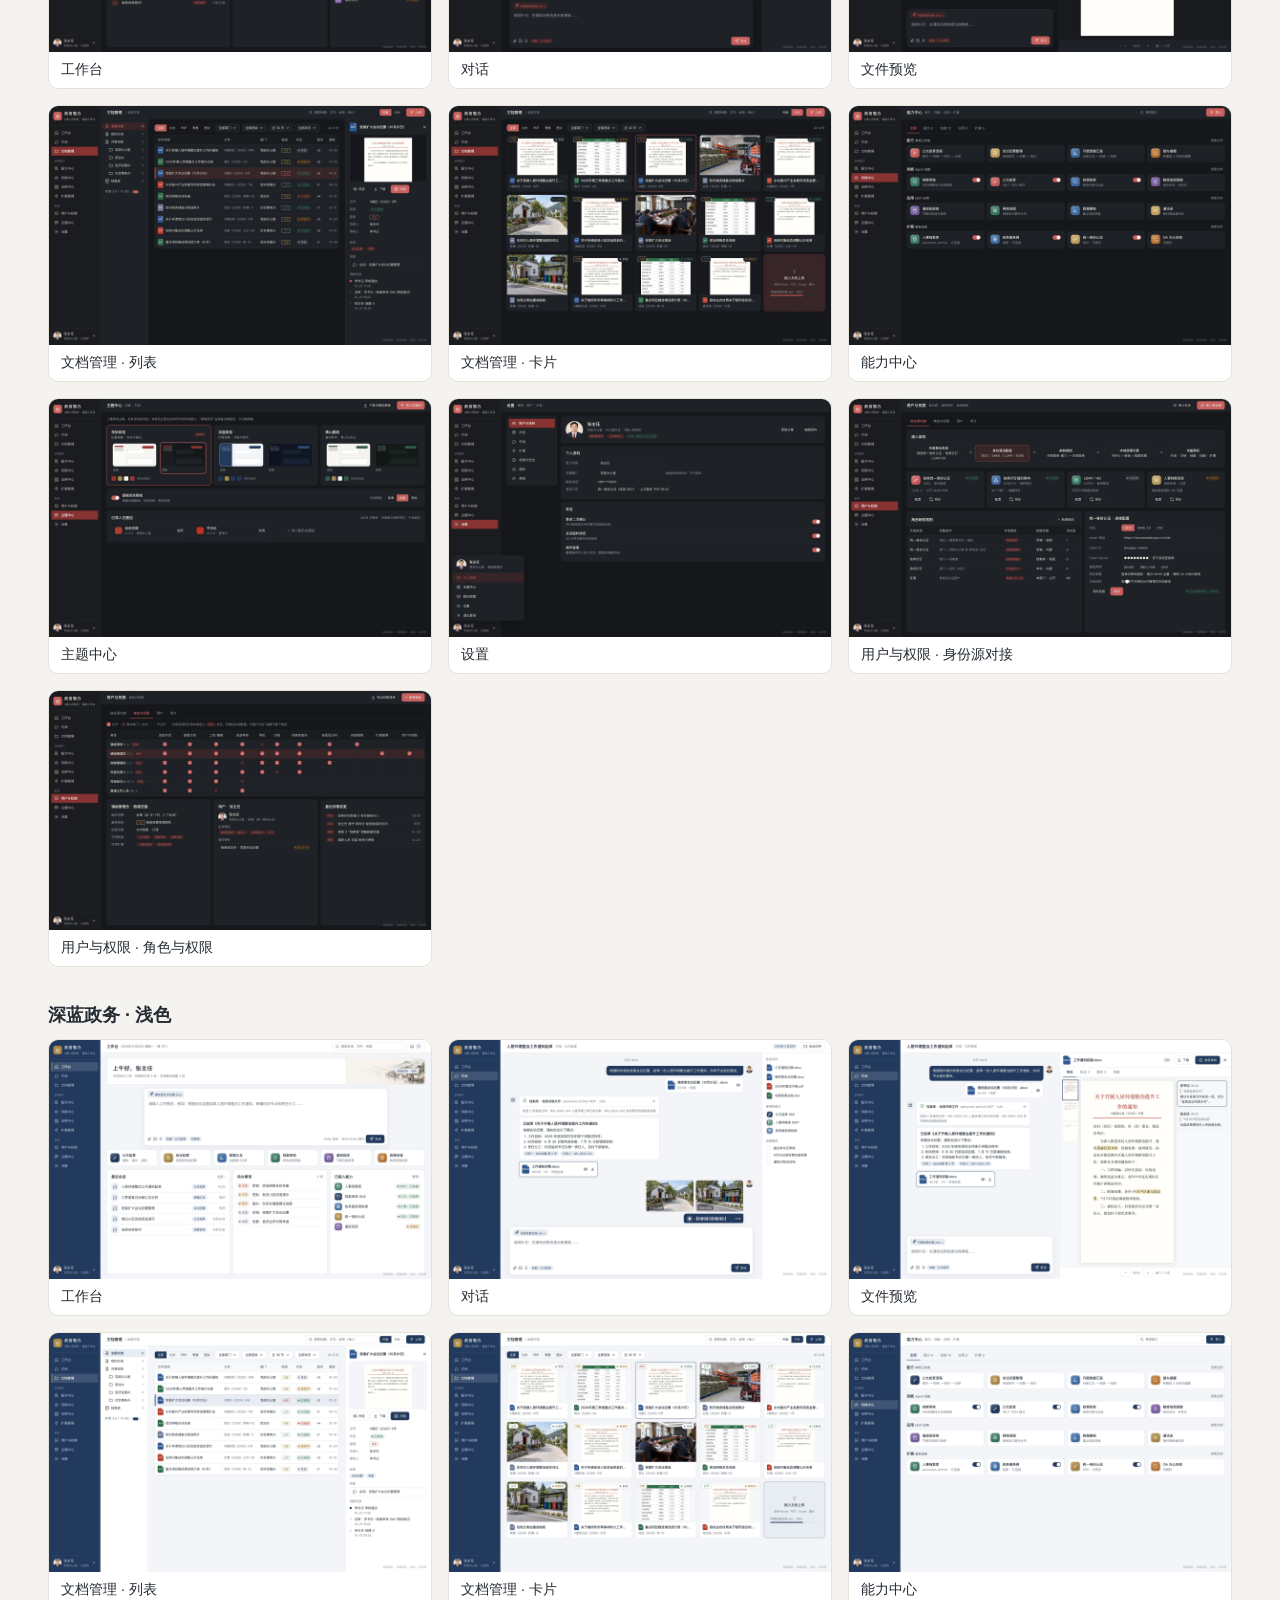
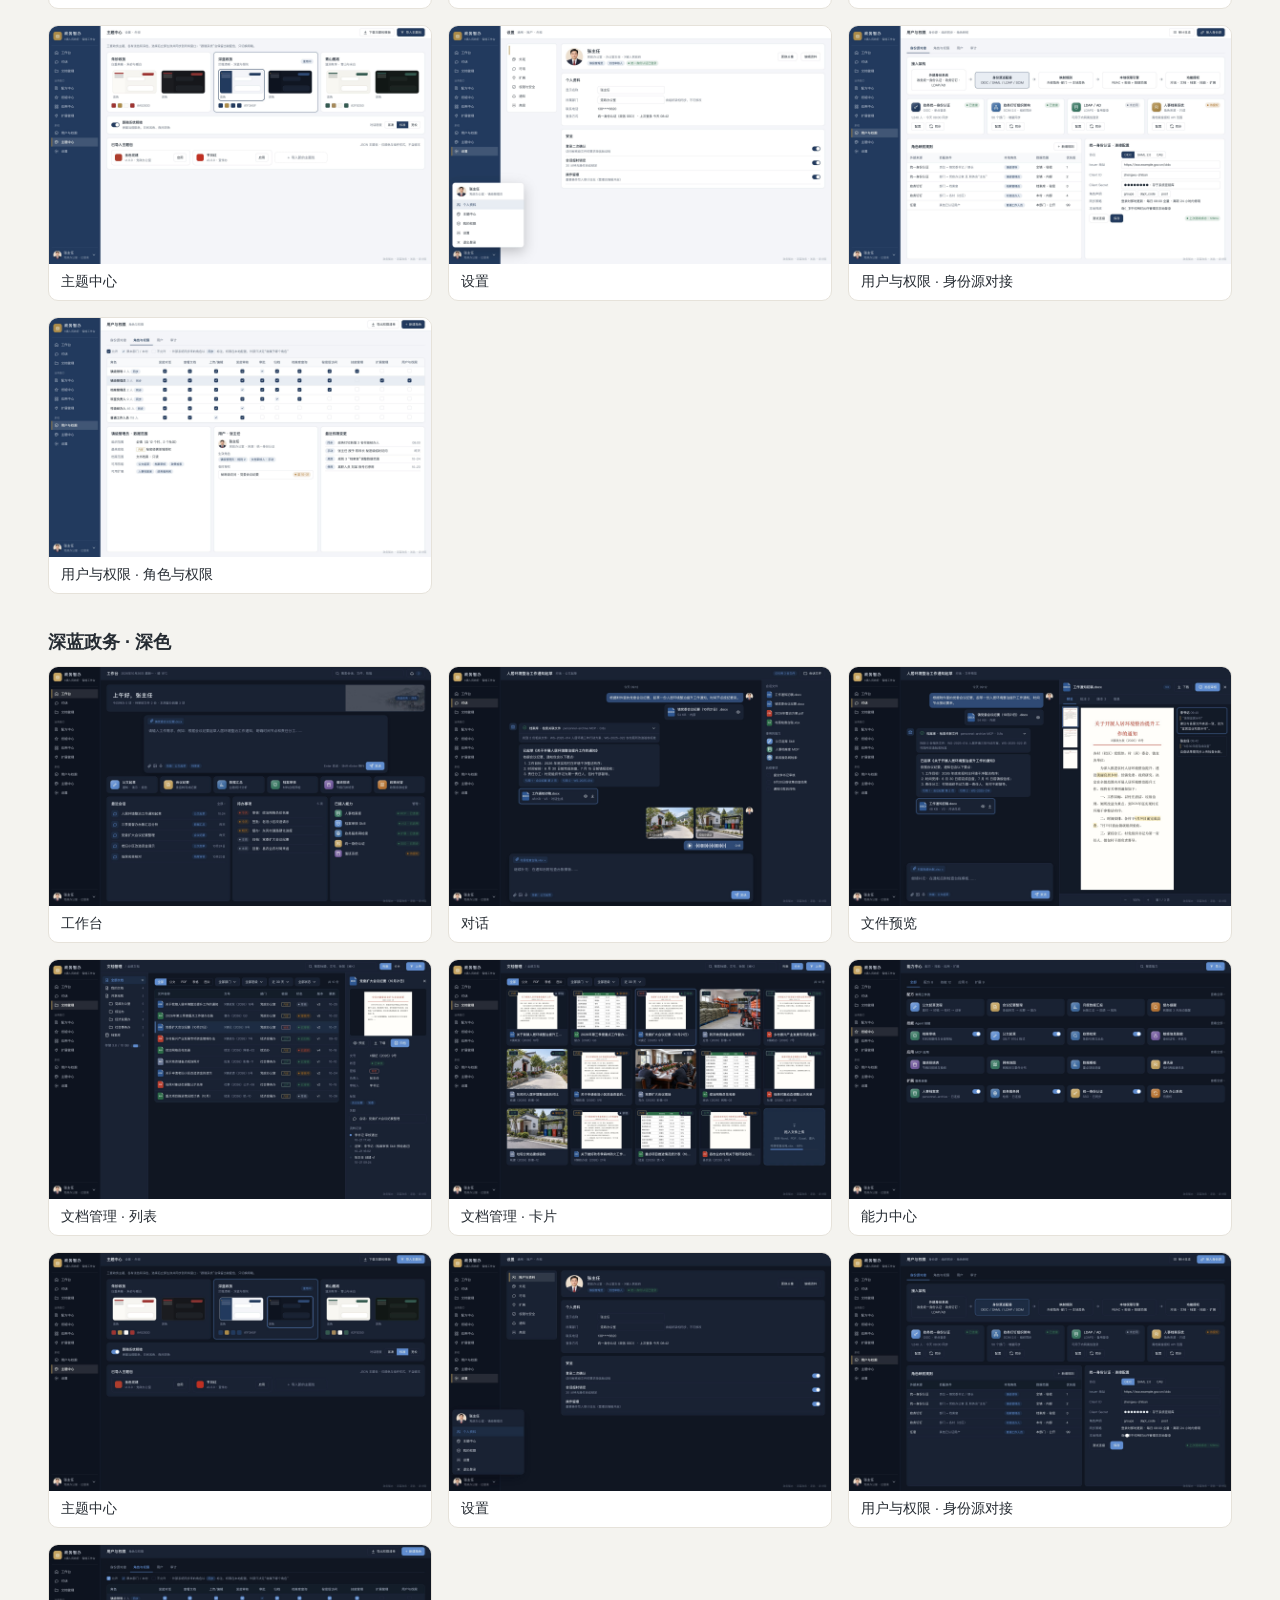
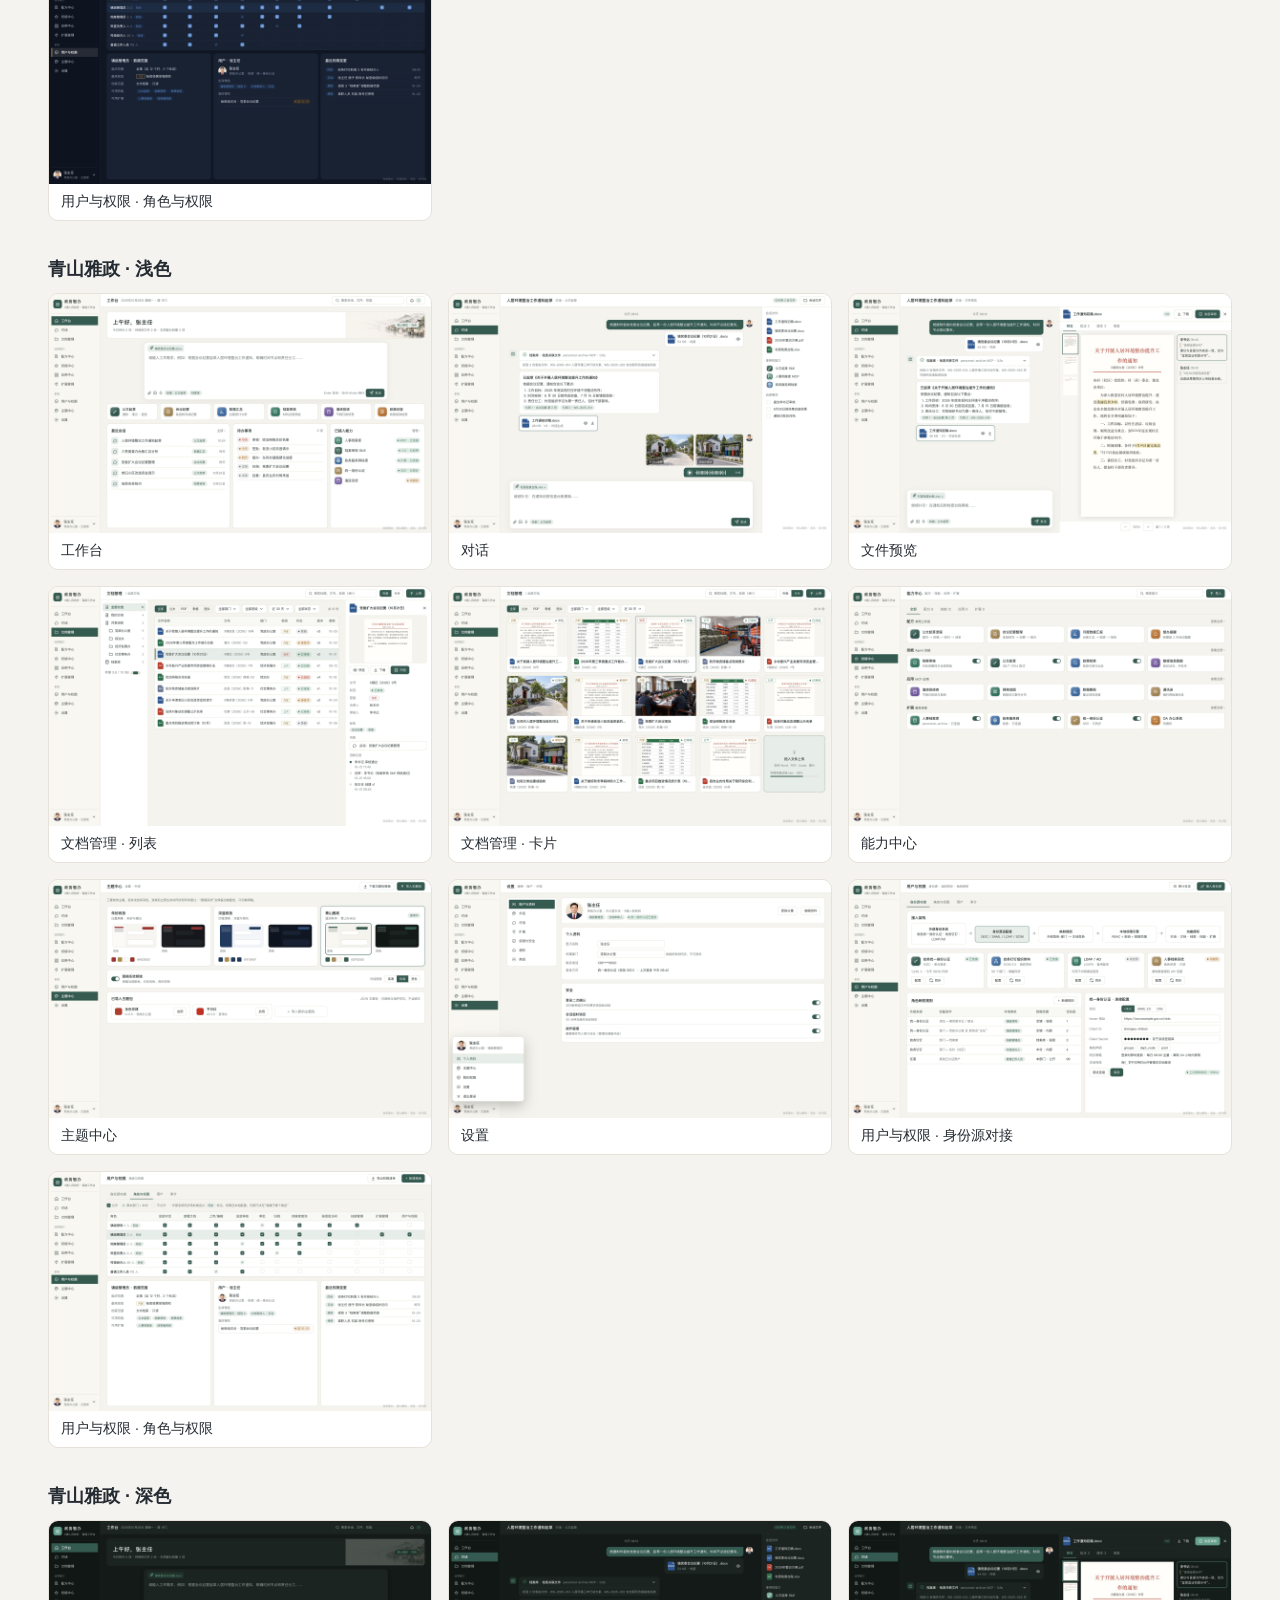
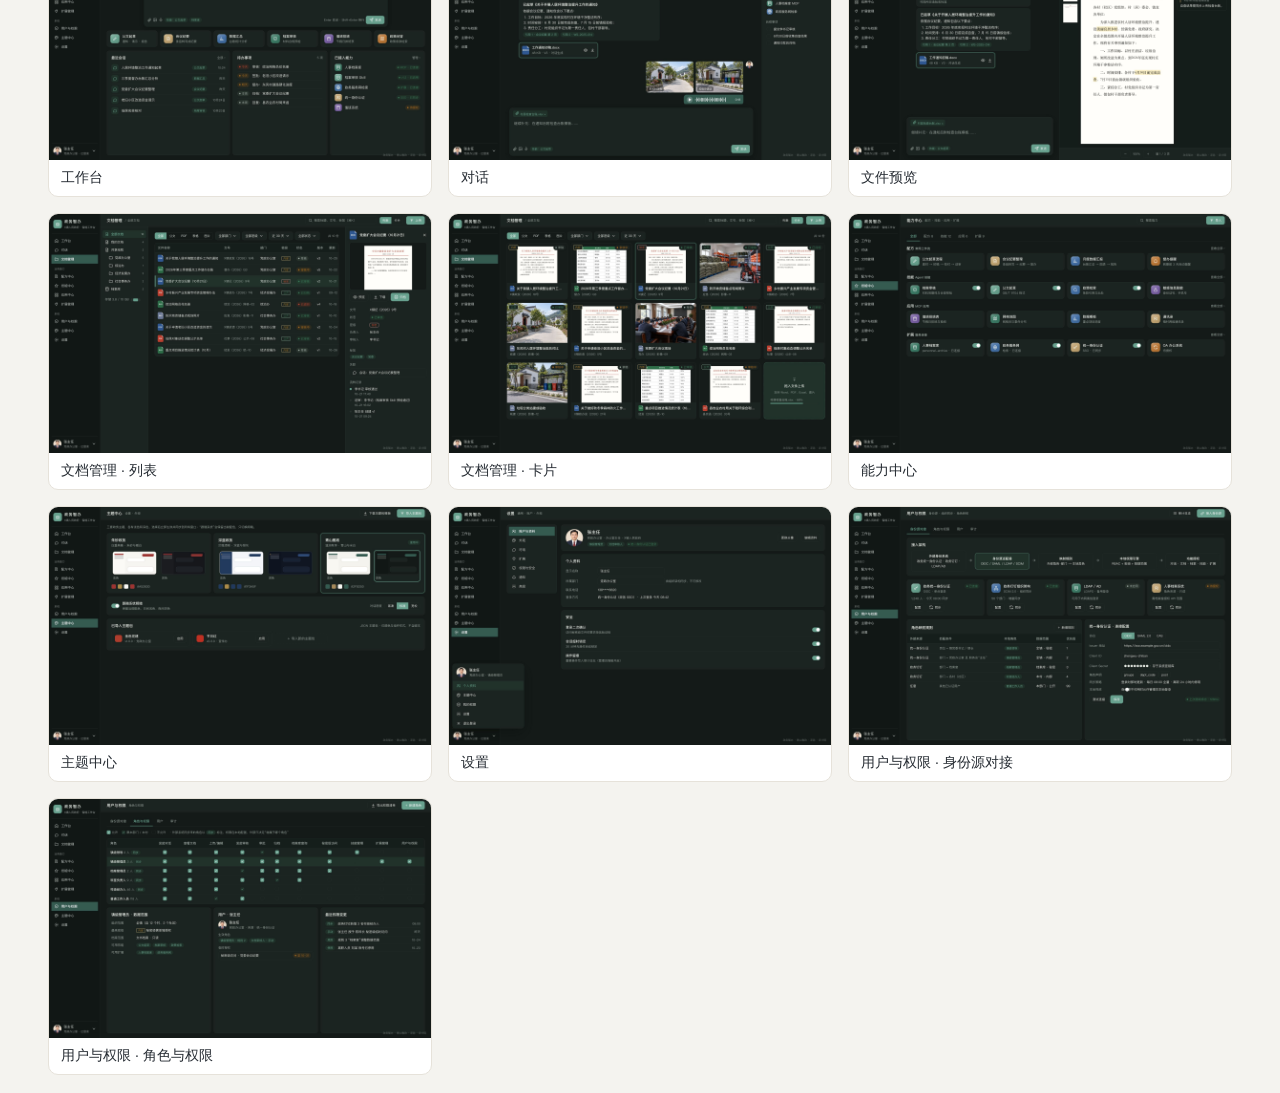
==== commit 9f968261: "Export township UI kit at 2x (3200x2000)" ====
--- a/design/township-government/v6/index.html
+++ b/design/township-government/v6/index.html
@@ -1,3 +1,3 @@
 <!doctype html><html lang="zh-CN"><meta charset="utf-8"><title>政务智办 · UI 设计稿总览</title>
 <style>body{margin:0;font-family:'PingFang SC','Microsoft YaHei',sans-serif;background:#F4F3EF;color:#252B32}header{padding:40px 48px 26px;background:linear-gradient(90deg,#F7F5F1 35%,rgba(247,245,241,0) 80%),url(assets/banner-civic.jpg) right center/auto 100% no-repeat}h1{margin:0 0 6px;font-size:28px;letter-spacing:1px}p{color:#69707A;margin:0}section{padding:18px 48px}h2{font-size:18px;margin:0 0 12px}.g{display:grid;grid-template-columns:repeat(3,1fr);gap:16px}a{display:block;background:#fff;border:1px solid #E6E2DA;border-radius:10px;overflow:hidden;color:inherit;text-decoration:none}img{width:100%;display:block}span{display:block;padding:9px 12px;font-size:14px}</style>
-<header><h1>政务智办 · 镇政府版 UI 设计稿</h1><p>三套主题 × 浅色/深色 × 10 个页面，点击缩略图查看原图。主题包文件见 themes/ 目录，权限对接方案见 README.md。</p></header><section><h2>朱砂政务 · 浅色</h2><div class="g"><a href="images/civic/light/01-workbench.png" target="_blank"><img src="images/civic/light/01-workbench.png" loading="lazy"><span>工作台</span></a><a href="images/civic/light/02-chat.png" target="_blank"><img src="images/civic/light/02-chat.png" loading="lazy"><span>对话</span></a><a href="images/civic/light/03-preview.png" target="_blank"><img src="images/civic/light/03-preview.png" loading="lazy"><span>文件预览</span></a><a href="images/civic/light/04-documents.png" target="_blank"><img src="images/civic/light/04-documents.png" loading="lazy"><span>文档管理 · 列表</span></a><a href="images/civic/light/05-documentsGrid.png" target="_blank"><img src="images/civic/light/05-documentsGrid.png" loading="lazy"><span>文档管理 · 卡片</span></a><a href="images/civic/light/06-capabilities.png" target="_blank"><img src="images/civic/light/06-capabilities.png" loading="lazy"><span>能力中心</span></a><a href="images/civic/light/07-themes.png" target="_blank"><img src="images/civic/light/07-themes.png" loading="lazy"><span>主题中心</span></a><a href="images/civic/light/08-settings.png" target="_blank"><img src="images/civic/light/08-settings.png" loading="lazy"><span>设置</span></a><a href="images/civic/light/09-perm.png" target="_blank"><img src="images/civic/light/09-perm.png" loading="lazy"><span>用户与权限 · 身份源对接</span></a><a href="images/civic/light/10-permRoles.png" target="_blank"><img src="images/civic/light/10-permRoles.png" loading="lazy"><span>用户与权限 · 角色与权限</span></a></div></section><section><h2>朱砂政务 · 深色</h2><div class="g"><a href="images/civic/dark/01-workbench.png" target="_blank"><img src="images/civic/dark/01-workbench.png" loading="lazy"><span>工作台</span></a><a href="images/civic/dark/02-chat.png" target="_blank"><img src="images/civic/dark/02-chat.png" loading="lazy"><span>对话</span></a><a href="images/civic/dark/03-preview.png" target="_blank"><img src="images/civic/dark/03-preview.png" loading="lazy"><span>文件预览</span></a><a href="images/civic/dark/04-documents.png" target="_blank"><img src="images/civic/dark/04-documents.png" loading="lazy"><span>文档管理 · 列表</span></a><a href="images/civic/dark/05-documentsGrid.png" target="_blank"><img src="images/civic/dark/05-documentsGrid.png" loading="lazy"><span>文档管理 · 卡片</span></a><a href="images/civic/dark/06-capabilities.png" target="_blank"><img src="images/civic/dark/06-capabilities.png" loading="lazy"><span>能力中心</span></a><a href="images/civic/dark/07-themes.png" target="_blank"><img src="images/civic/dark/07-themes.png" loading="lazy"><span>主题中心</span></a><a href="images/civic/dark/08-settings.png" target="_blank"><img src="images/civic/dark/08-settings.png" loading="lazy"><span>设置</span></a><a href="images/civic/dark/09-perm.png" target="_blank"><img src="images/civic/dark/09-perm.png" loading="lazy"><span>用户与权限 · 身份源对接</span></a><a href="images/civic/dark/10-permRoles.png" target="_blank"><img src="images/civic/dark/10-permRoles.png" loading="lazy"><span>用户与权限 · 角色与权限</span></a></div></section><section><h2>深蓝政务 · 浅色</h2><div class="g"><a href="images/navy/light/01-workbench.png" target="_blank"><img src="images/navy/light/01-workbench.png" loading="lazy"><span>工作台</span></a><a href="images/navy/light/02-chat.png" target="_blank"><img src="images/navy/light/02-chat.png" loading="lazy"><span>对话</span></a><a href="images/navy/light/03-preview.png" target="_blank"><img src="images/navy/light/03-preview.png" loading="lazy"><span>文件预览</span></a><a href="images/navy/light/04-documents.png" target="_blank"><img src="images/navy/light/04-documents.png" loading="lazy"><span>文档管理 · 列表</span></a><a href="images/navy/light/05-documentsGrid.png" target="_blank"><img src="images/navy/light/05-documentsGrid.png" loading="lazy"><span>文档管理 · 卡片</span></a><a href="images/navy/light/06-capabilities.png" target="_blank"><img src="images/navy/light/06-capabilities.png" loading="lazy"><span>能力中心</span></a><a href="images/navy/light/07-themes.png" target="_blank"><img src="images/navy/light/07-themes.png" loading="lazy"><span>主题中心</span></a><a href="images/navy/light/08-settings.png" target="_blank"><img src="images/navy/light/08-settings.png" loading="lazy"><span>设置</span></a><a href="images/navy/light/09-perm.png" target="_blank"><img src="images/navy/light/09-perm.png" loading="lazy"><span>用户与权限 · 身份源对接</span></a><a href="images/navy/light/10-permRoles.png" target="_blank"><img src="images/navy/light/10-permRoles.png" loading="lazy"><span>用户与权限 · 角色与权限</span></a></div></section><section><h2>深蓝政务 · 深色</h2><div class="g"><a href="images/navy/dark/01-workbench.png" target="_blank"><img src="images/navy/dark/01-workbench.png" loading="lazy"><span>工作台</span></a><a href="images/navy/dark/02-chat.png" target="_blank"><img src="images/navy/dark/02-chat.png" loading="lazy"><span>对话</span></a><a href="images/navy/dark/03-preview.png" target="_blank"><img src="images/navy/dark/03-preview.png" loading="lazy"><span>文件预览</span></a><a href="images/navy/dark/04-documents.png" target="_blank"><img src="images/navy/dark/04-documents.png" loading="lazy"><span>文档管理 · 列表</span></a><a href="images/navy/dark/05-documentsGrid.png" target="_blank"><img src="images/navy/dark/05-documentsGrid.png" loading="lazy"><span>文档管理 · 卡片</span></a><a href="images/navy/dark/06-capabilities.png" target="_blank"><img src="images/navy/dark/06-capabilities.png" loading="lazy"><span>能力中心</span></a><a href="images/navy/dark/07-themes.png" target="_blank"><img src="images/navy/dark/07-themes.png" loading="lazy"><span>主题中心</span></a><a href="images/navy/dark/08-settings.png" target="_blank"><img src="images/navy/dark/08-settings.png" loading="lazy"><span>设置</span></a><a href="images/navy/dark/09-perm.png" target="_blank"><img src="images/navy/dark/09-perm.png" loading="lazy"><span>用户与权限 · 身份源对接</span></a><a href="images/navy/dark/10-permRoles.png" target="_blank"><img src="images/navy/dark/10-permRoles.png" loading="lazy"><span>用户与权限 · 角色与权限</span></a></div></section><section><h2>青山雅政 · 浅色</h2><div class="g"><a href="images/forest/light/01-workbench.png" target="_blank"><img src="images/forest/light/01-workbench.png" loading="lazy"><span>工作台</span></a><a href="images/forest/light/02-chat.png" target="_blank"><img src="images/forest/light/02-chat.png" loading="lazy"><span>对话</span></a><a href="images/forest/light/03-preview.png" target="_blank"><img src="images/forest/light/03-preview.png" loading="lazy"><span>文件预览</span></a><a href="images/forest/light/04-documents.png" target="_blank"><img src="images/forest/light/04-documents.png" loading="lazy"><span>文档管理 · 列表</span></a><a href="images/forest/light/05-documentsGrid.png" target="_blank"><img src="images/forest/light/05-documentsGrid.png" loading="lazy"><span>文档管理 · 卡片</span></a><a href="images/forest/light/06-capabilities.png" target="_blank"><img src="images/forest/light/06-capabilities.png" loading="lazy"><span>能力中心</span></a><a href="images/forest/light/07-themes.png" target="_blank"><img src="images/forest/light/07-themes.png" loading="lazy"><span>主题中心</span></a><a href="images/forest/light/08-settings.png" target="_blank"><img src="images/forest/light/08-settings.png" loading="lazy"><span>设置</span></a><a href="images/forest/light/09-perm.png" target="_blank"><img src="images/forest/light/09-perm.png" loading="lazy"><span>用户与权限 · 身份源对接</span></a><a href="images/forest/light/10-permRoles.png" target="_blank"><img src="images/forest/light/10-permRoles.png" loading="lazy"><span>用户与权限 · 角色与权限</span></a></div></section><section><h2>青山雅政 · 深色</h2><div class="g"><a href="images/forest/dark/01-workbench.png" target="_blank"><img src="images/forest/dark/01-workbench.png" loading="lazy"><span>工作台</span></a><a href="images/forest/dark/02-chat.png" target="_blank"><img src="images/forest/dark/02-chat.png" loading="lazy"><span>对话</span></a><a href="images/forest/dark/03-preview.png" target="_blank"><img src="images/forest/dark/03-preview.png" loading="lazy"><span>文件预览</span></a><a href="images/forest/dark/04-documents.png" target="_blank"><img src="images/forest/dark/04-documents.png" loading="lazy"><span>文档管理 · 列表</span></a><a href="images/forest/dark/05-documentsGrid.png" target="_blank"><img src="images/forest/dark/05-documentsGrid.png" loading="lazy"><span>文档管理 · 卡片</span></a><a href="images/forest/dark/06-capabilities.png" target="_blank"><img src="images/forest/dark/06-capabilities.png" loading="lazy"><span>能力中心</span></a><a href="images/forest/dark/07-themes.png" target="_blank"><img src="images/forest/dark/07-themes.png" loading="lazy"><span>主题中心</span></a><a href="images/forest/dark/08-settings.png" target="_blank"><img src="images/forest/dark/08-settings.png" loading="lazy"><span>设置</span></a><a href="images/forest/dark/09-perm.png" target="_blank"><img src="images/forest/dark/09-perm.png" loading="lazy"><span>用户与权限 · 身份源对接</span></a><a href="images/forest/dark/10-permRoles.png" target="_blank"><img src="images/forest/dark/10-permRoles.png" loading="lazy"><span>用户与权限 · 角色与权限</span></a></div></section></html>+<header><h1>政务智办 · 镇政府版 UI 设计稿</h1><p>三套主题 × 浅色/深色 × 10 个页面，点击缩略图查看 3200×2000 高清原图。主题包文件见 themes/ 目录，权限对接方案见 README.md。</p></header><section><h2>朱砂政务 · 浅色</h2><div class="g"><a href="images/civic/light/01-workbench.png" target="_blank"><img src="images/civic/light/01-workbench.png" loading="lazy"><span>工作台</span></a><a href="images/civic/light/02-chat.png" target="_blank"><img src="images/civic/light/02-chat.png" loading="lazy"><span>对话</span></a><a href="images/civic/light/03-preview.png" target="_blank"><img src="images/civic/light/03-preview.png" loading="lazy"><span>文件预览</span></a><a href="images/civic/light/04-documents.png" target="_blank"><img src="images/civic/light/04-documents.png" loading="lazy"><span>文档管理 · 列表</span></a><a href="images/civic/light/05-documentsGrid.png" target="_blank"><img src="images/civic/light/05-documentsGrid.png" loading="lazy"><span>文档管理 · 卡片</span></a><a href="images/civic/light/06-capabilities.png" target="_blank"><img src="images/civic/light/06-capabilities.png" loading="lazy"><span>能力中心</span></a><a href="images/civic/light/07-themes.png" target="_blank"><img src="images/civic/light/07-themes.png" loading="lazy"><span>主题中心</span></a><a href="images/civic/light/08-settings.png" target="_blank"><img src="images/civic/light/08-settings.png" loading="lazy"><span>设置</span></a><a href="images/civic/light/09-perm.png" target="_blank"><img src="images/civic/light/09-perm.png" loading="lazy"><span>用户与权限 · 身份源对接</span></a><a href="images/civic/light/10-permRoles.png" target="_blank"><img src="images/civic/light/10-permRoles.png" loading="lazy"><span>用户与权限 · 角色与权限</span></a></div></section><section><h2>朱砂政务 · 深色</h2><div class="g"><a href="images/civic/dark/01-workbench.png" target="_blank"><img src="images/civic/dark/01-workbench.png" loading="lazy"><span>工作台</span></a><a href="images/civic/dark/02-chat.png" target="_blank"><img src="images/civic/dark/02-chat.png" loading="lazy"><span>对话</span></a><a href="images/civic/dark/03-preview.png" target="_blank"><img src="images/civic/dark/03-preview.png" loading="lazy"><span>文件预览</span></a><a href="images/civic/dark/04-documents.png" target="_blank"><img src="images/civic/dark/04-documents.png" loading="lazy"><span>文档管理 · 列表</span></a><a href="images/civic/dark/05-documentsGrid.png" target="_blank"><img src="images/civic/dark/05-documentsGrid.png" loading="lazy"><span>文档管理 · 卡片</span></a><a href="images/civic/dark/06-capabilities.png" target="_blank"><img src="images/civic/dark/06-capabilities.png" loading="lazy"><span>能力中心</span></a><a href="images/civic/dark/07-themes.png" target="_blank"><img src="images/civic/dark/07-themes.png" loading="lazy"><span>主题中心</span></a><a href="images/civic/dark/08-settings.png" target="_blank"><img src="images/civic/dark/08-settings.png" loading="lazy"><span>设置</span></a><a href="images/civic/dark/09-perm.png" target="_blank"><img src="images/civic/dark/09-perm.png" loading="lazy"><span>用户与权限 · 身份源对接</span></a><a href="images/civic/dark/10-permRoles.png" target="_blank"><img src="images/civic/dark/10-permRoles.png" loading="lazy"><span>用户与权限 · 角色与权限</span></a></div></section><section><h2>深蓝政务 · 浅色</h2><div class="g"><a href="images/navy/light/01-workbench.png" target="_blank"><img src="images/navy/light/01-workbench.png" loading="lazy"><span>工作台</span></a><a href="images/navy/light/02-chat.png" target="_blank"><img src="images/navy/light/02-chat.png" loading="lazy"><span>对话</span></a><a href="images/navy/light/03-preview.png" target="_blank"><img src="images/navy/light/03-preview.png" loading="lazy"><span>文件预览</span></a><a href="images/navy/light/04-documents.png" target="_blank"><img src="images/navy/light/04-documents.png" loading="lazy"><span>文档管理 · 列表</span></a><a href="images/navy/light/05-documentsGrid.png" target="_blank"><img src="images/navy/light/05-documentsGrid.png" loading="lazy"><span>文档管理 · 卡片</span></a><a href="images/navy/light/06-capabilities.png" target="_blank"><img src="images/navy/light/06-capabilities.png" loading="lazy"><span>能力中心</span></a><a href="images/navy/light/07-themes.png" target="_blank"><img src="images/navy/light/07-themes.png" loading="lazy"><span>主题中心</span></a><a href="images/navy/light/08-settings.png" target="_blank"><img src="images/navy/light/08-settings.png" loading="lazy"><span>设置</span></a><a href="images/navy/light/09-perm.png" target="_blank"><img src="images/navy/light/09-perm.png" loading="lazy"><span>用户与权限 · 身份源对接</span></a><a href="images/navy/light/10-permRoles.png" target="_blank"><img src="images/navy/light/10-permRoles.png" loading="lazy"><span>用户与权限 · 角色与权限</span></a></div></section><section><h2>深蓝政务 · 深色</h2><div class="g"><a href="images/navy/dark/01-workbench.png" target="_blank"><img src="images/navy/dark/01-workbench.png" loading="lazy"><span>工作台</span></a><a href="images/navy/dark/02-chat.png" target="_blank"><img src="images/navy/dark/02-chat.png" loading="lazy"><span>对话</span></a><a href="images/navy/dark/03-preview.png" target="_blank"><img src="images/navy/dark/03-preview.png" loading="lazy"><span>文件预览</span></a><a href="images/navy/dark/04-documents.png" target="_blank"><img src="images/navy/dark/04-documents.png" loading="lazy"><span>文档管理 · 列表</span></a><a href="images/navy/dark/05-documentsGrid.png" target="_blank"><img src="images/navy/dark/05-documentsGrid.png" loading="lazy"><span>文档管理 · 卡片</span></a><a href="images/navy/dark/06-capabilities.png" target="_blank"><img src="images/navy/dark/06-capabilities.png" loading="lazy"><span>能力中心</span></a><a href="images/navy/dark/07-themes.png" target="_blank"><img src="images/navy/dark/07-themes.png" loading="lazy"><span>主题中心</span></a><a href="images/navy/dark/08-settings.png" target="_blank"><img src="images/navy/dark/08-settings.png" loading="lazy"><span>设置</span></a><a href="images/navy/dark/09-perm.png" target="_blank"><img src="images/navy/dark/09-perm.png" loading="lazy"><span>用户与权限 · 身份源对接</span></a><a href="images/navy/dark/10-permRoles.png" target="_blank"><img src="images/navy/dark/10-permRoles.png" loading="lazy"><span>用户与权限 · 角色与权限</span></a></div></section><section><h2>青山雅政 · 浅色</h2><div class="g"><a href="images/forest/light/01-workbench.png" target="_blank"><img src="images/forest/light/01-workbench.png" loading="lazy"><span>工作台</span></a><a href="images/forest/light/02-chat.png" target="_blank"><img src="images/forest/light/02-chat.png" loading="lazy"><span>对话</span></a><a href="images/forest/light/03-preview.png" target="_blank"><img src="images/forest/light/03-preview.png" loading="lazy"><span>文件预览</span></a><a href="images/forest/light/04-documents.png" target="_blank"><img src="images/forest/light/04-documents.png" loading="lazy"><span>文档管理 · 列表</span></a><a href="images/forest/light/05-documentsGrid.png" target="_blank"><img src="images/forest/light/05-documentsGrid.png" loading="lazy"><span>文档管理 · 卡片</span></a><a href="images/forest/light/06-capabilities.png" target="_blank"><img src="images/forest/light/06-capabilities.png" loading="lazy"><span>能力中心</span></a><a href="images/forest/light/07-themes.png" target="_blank"><img src="images/forest/light/07-themes.png" loading="lazy"><span>主题中心</span></a><a href="images/forest/light/08-settings.png" target="_blank"><img src="images/forest/light/08-settings.png" loading="lazy"><span>设置</span></a><a href="images/forest/light/09-perm.png" target="_blank"><img src="images/forest/light/09-perm.png" loading="lazy"><span>用户与权限 · 身份源对接</span></a><a href="images/forest/light/10-permRoles.png" target="_blank"><img src="images/forest/light/10-permRoles.png" loading="lazy"><span>用户与权限 · 角色与权限</span></a></div></section><section><h2>青山雅政 · 深色</h2><div class="g"><a href="images/forest/dark/01-workbench.png" target="_blank"><img src="images/forest/dark/01-workbench.png" loading="lazy"><span>工作台</span></a><a href="images/forest/dark/02-chat.png" target="_blank"><img src="images/forest/dark/02-chat.png" loading="lazy"><span>对话</span></a><a href="images/forest/dark/03-preview.png" target="_blank"><img src="images/forest/dark/03-preview.png" loading="lazy"><span>文件预览</span></a><a href="images/forest/dark/04-documents.png" target="_blank"><img src="images/forest/dark/04-documents.png" loading="lazy"><span>文档管理 · 列表</span></a><a href="images/forest/dark/05-documentsGrid.png" target="_blank"><img src="images/forest/dark/05-documentsGrid.png" loading="lazy"><span>文档管理 · 卡片</span></a><a href="images/forest/dark/06-capabilities.png" target="_blank"><img src="images/forest/dark/06-capabilities.png" loading="lazy"><span>能力中心</span></a><a href="images/forest/dark/07-themes.png" target="_blank"><img src="images/forest/dark/07-themes.png" loading="lazy"><span>主题中心</span></a><a href="images/forest/dark/08-settings.png" target="_blank"><img src="images/forest/dark/08-settings.png" loading="lazy"><span>设置</span></a><a href="images/forest/dark/09-perm.png" target="_blank"><img src="images/forest/dark/09-perm.png" loading="lazy"><span>用户与权限 · 身份源对接</span></a><a href="images/forest/dark/10-permRoles.png" target="_blank"><img src="images/forest/dark/10-permRoles.png" loading="lazy"><span>用户与权限 · 角色与权限</span></a></div></section></html>
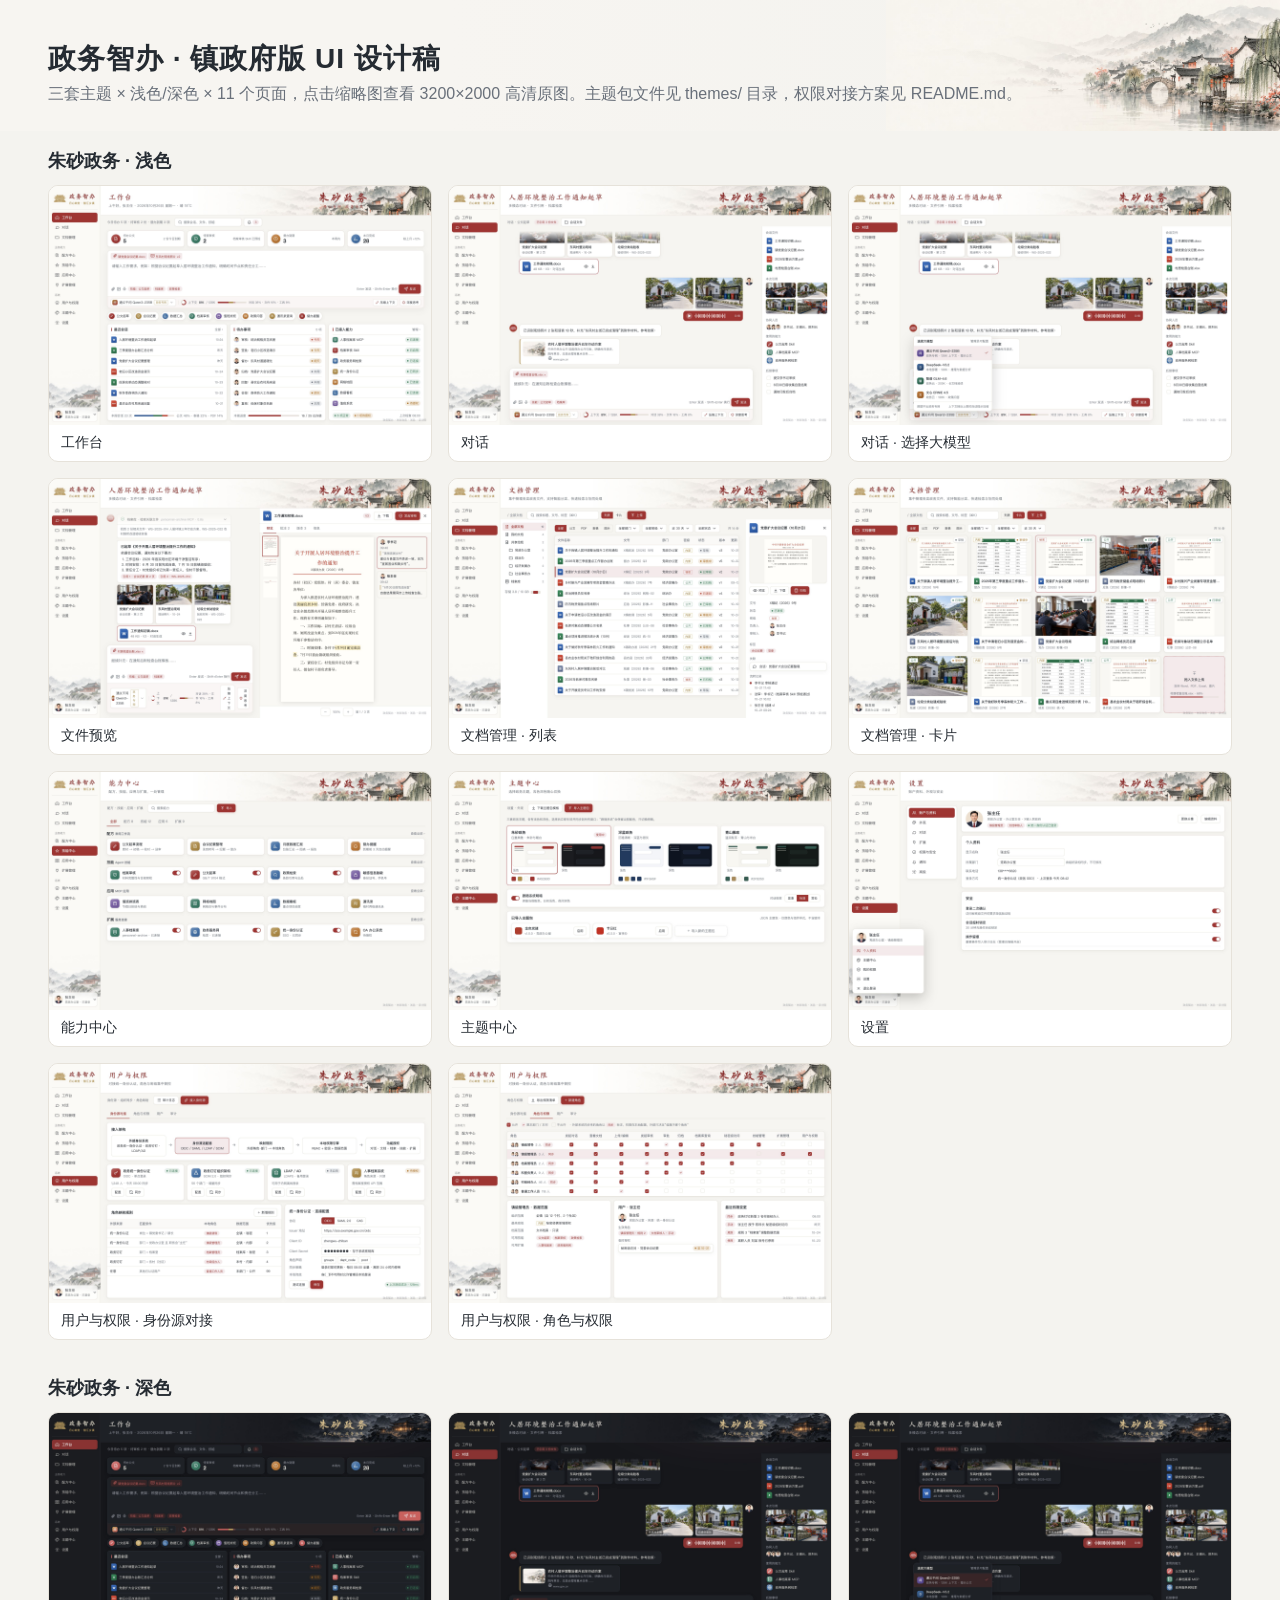
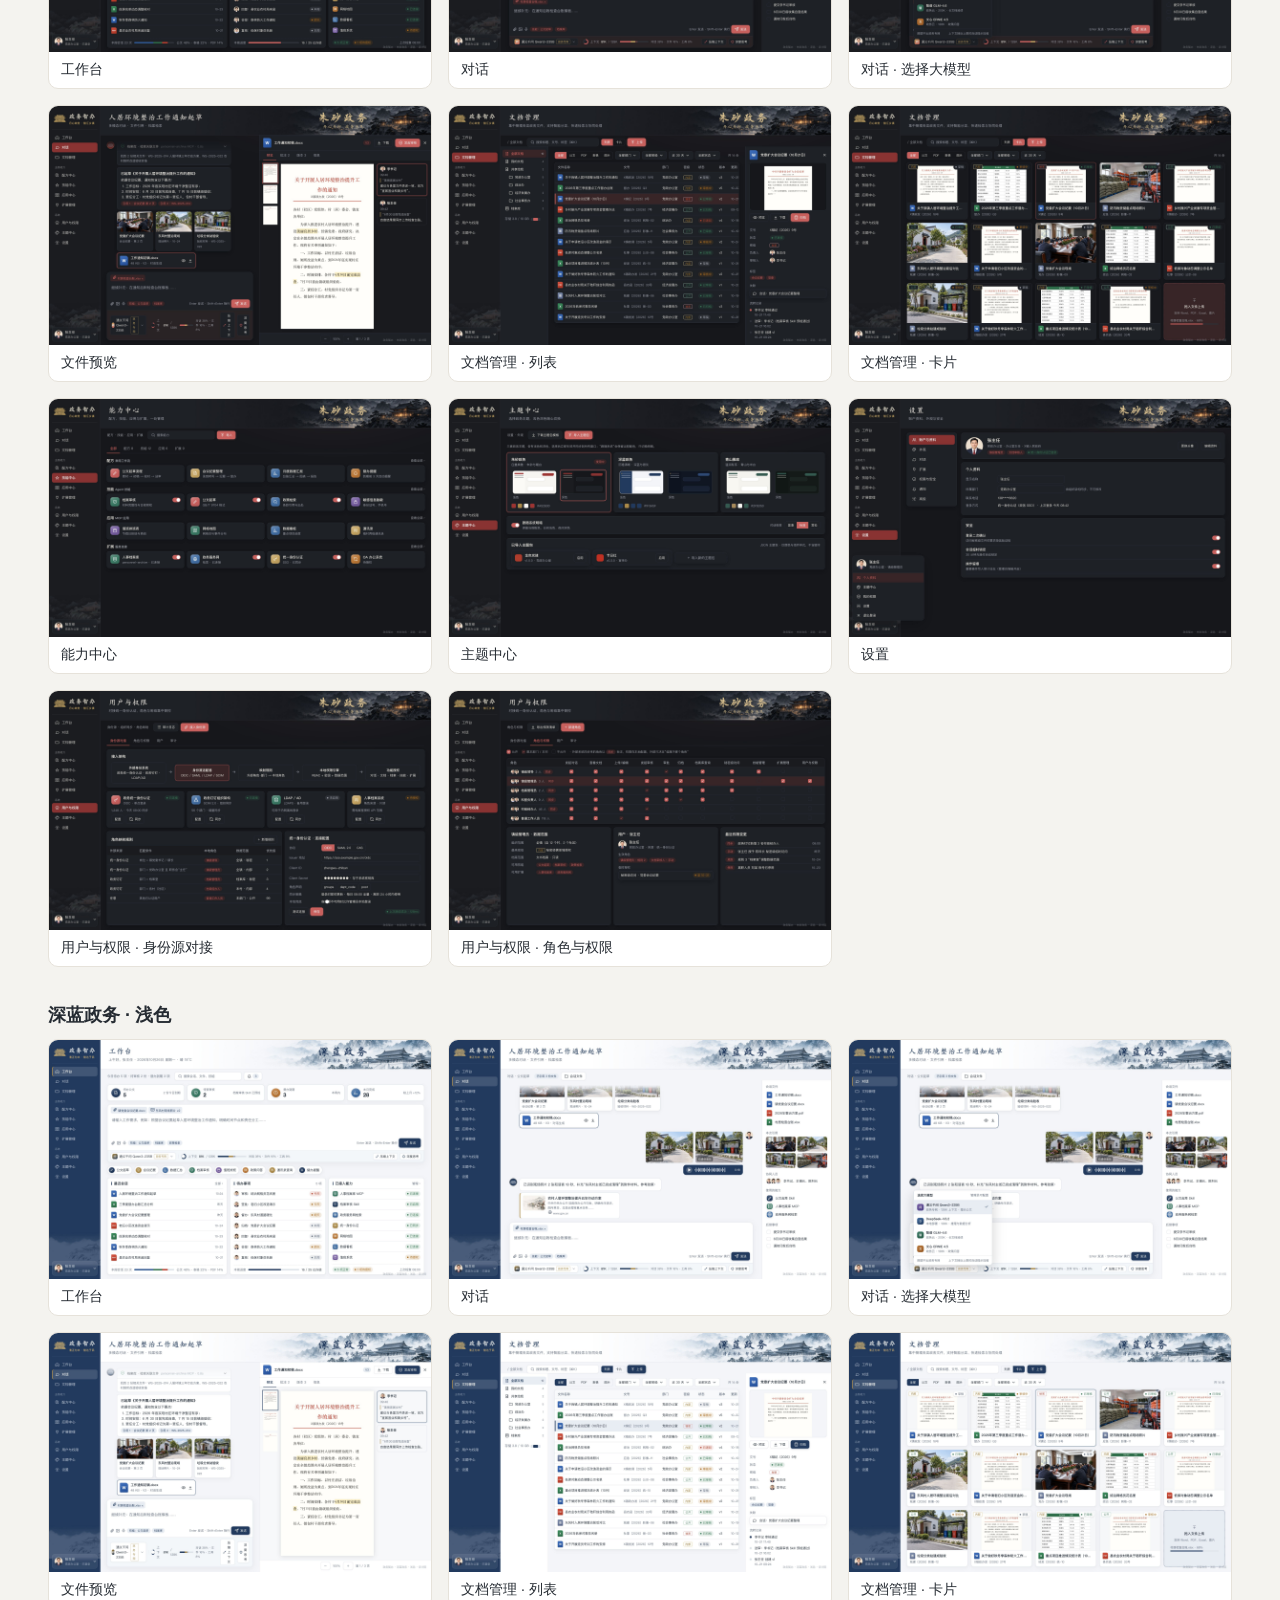
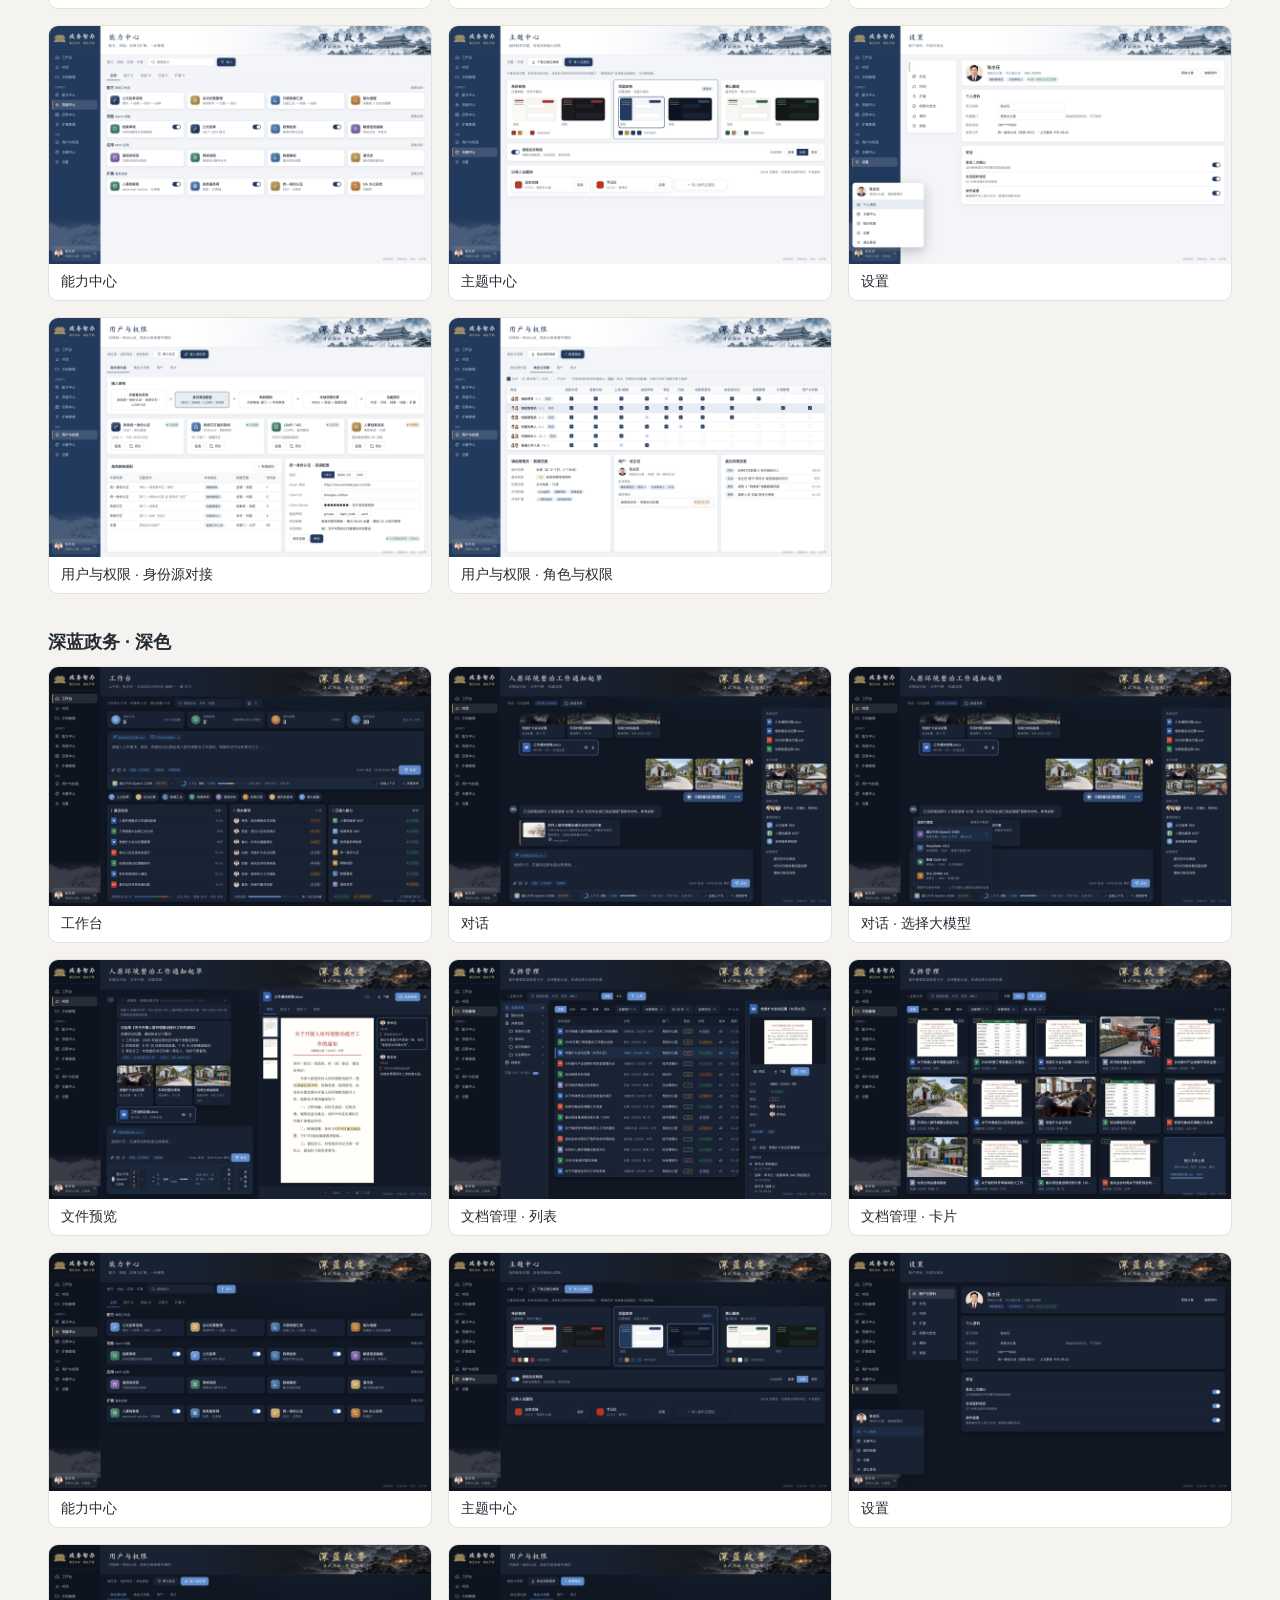
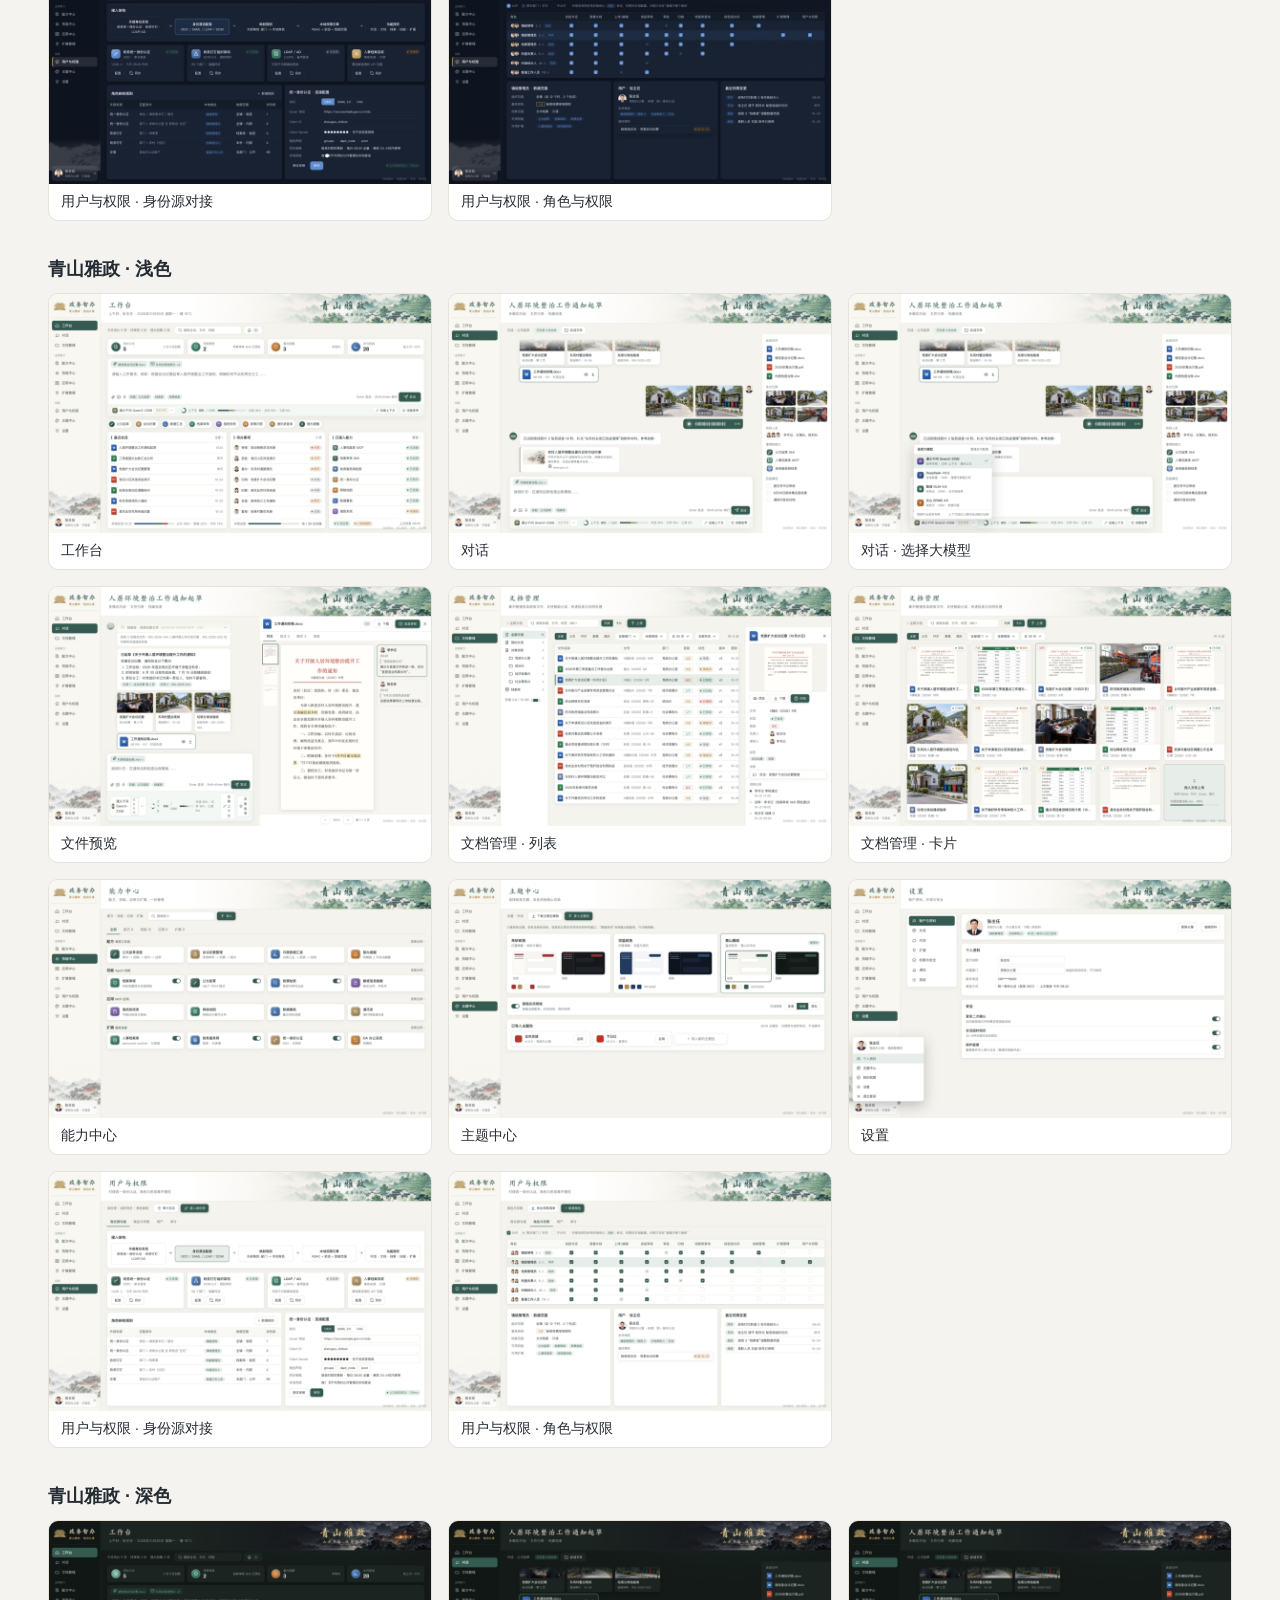
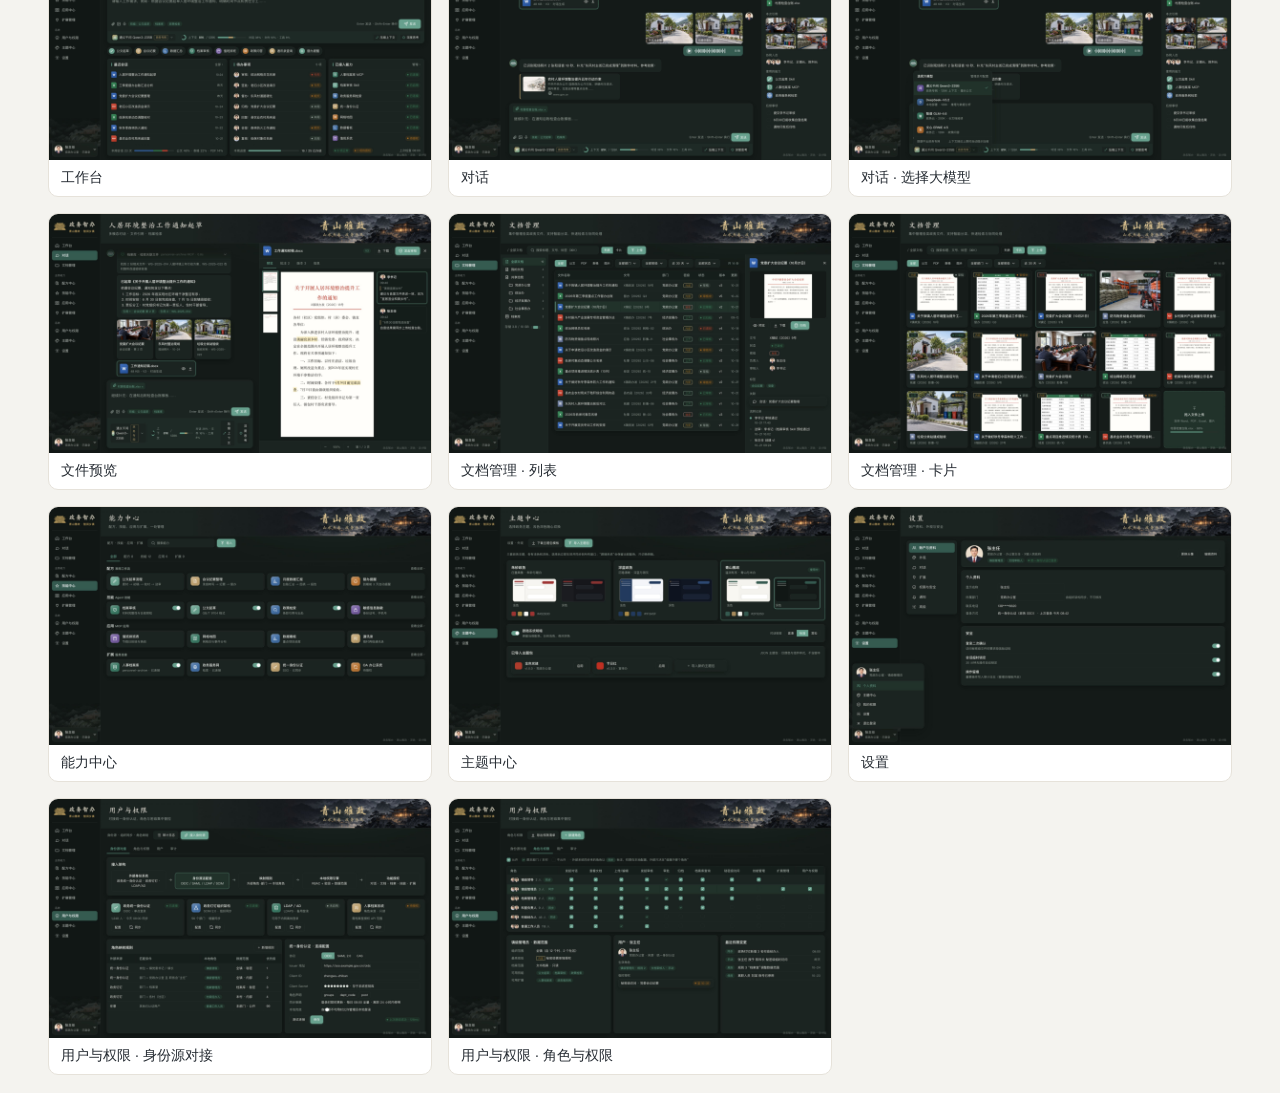
==== commit 5347c797: "Add themed model bar and model picker; fill workbench lists" ====
--- a/design/township-government/v6/index.html
+++ b/design/township-government/v6/index.html
@@ -1,3 +1,3 @@
 <!doctype html><html lang="zh-CN"><meta charset="utf-8"><title>政务智办 · UI 设计稿总览</title>
 <style>body{margin:0;font-family:'PingFang SC','Microsoft YaHei',sans-serif;background:#F4F3EF;color:#252B32}header{padding:40px 48px 26px;background:linear-gradient(90deg,#F7F5F1 35%,rgba(247,245,241,0) 80%),url(assets/banner-civic.jpg) right center/auto 100% no-repeat}h1{margin:0 0 6px;font-size:28px;letter-spacing:1px}p{color:#69707A;margin:0}section{padding:18px 48px}h2{font-size:18px;margin:0 0 12px}.g{display:grid;grid-template-columns:repeat(3,1fr);gap:16px}a{display:block;background:#fff;border:1px solid #E6E2DA;border-radius:10px;overflow:hidden;color:inherit;text-decoration:none}img{width:100%;display:block}span{display:block;padding:9px 12px;font-size:14px}</style>
-<header><h1>政务智办 · 镇政府版 UI 设计稿</h1><p>三套主题 × 浅色/深色 × 10 个页面，点击缩略图查看 3200×2000 高清原图。主题包文件见 themes/ 目录，权限对接方案见 README.md。</p></header><section><h2>朱砂政务 · 浅色</h2><div class="g"><a href="images/civic/light/01-workbench.png" target="_blank"><img src="images/civic/light/01-workbench.png" loading="lazy"><span>工作台</span></a><a href="images/civic/light/02-chat.png" target="_blank"><img src="images/civic/light/02-chat.png" loading="lazy"><span>对话</span></a><a href="images/civic/light/03-preview.png" target="_blank"><img src="images/civic/light/03-preview.png" loading="lazy"><span>文件预览</span></a><a href="images/civic/light/04-documents.png" target="_blank"><img src="images/civic/light/04-documents.png" loading="lazy"><span>文档管理 · 列表</span></a><a href="images/civic/light/05-documentsGrid.png" target="_blank"><img src="images/civic/light/05-documentsGrid.png" loading="lazy"><span>文档管理 · 卡片</span></a><a href="images/civic/light/06-capabilities.png" target="_blank"><img src="images/civic/light/06-capabilities.png" loading="lazy"><span>能力中心</span></a><a href="images/civic/light/07-themes.png" target="_blank"><img src="images/civic/light/07-themes.png" loading="lazy"><span>主题中心</span></a><a href="images/civic/light/08-settings.png" target="_blank"><img src="images/civic/light/08-settings.png" loading="lazy"><span>设置</span></a><a href="images/civic/light/09-perm.png" target="_blank"><img src="images/civic/light/09-perm.png" loading="lazy"><span>用户与权限 · 身份源对接</span></a><a href="images/civic/light/10-permRoles.png" target="_blank"><img src="images/civic/light/10-permRoles.png" loading="lazy"><span>用户与权限 · 角色与权限</span></a></div></section><section><h2>朱砂政务 · 深色</h2><div class="g"><a href="images/civic/dark/01-workbench.png" target="_blank"><img src="images/civic/dark/01-workbench.png" loading="lazy"><span>工作台</span></a><a href="images/civic/dark/02-chat.png" target="_blank"><img src="images/civic/dark/02-chat.png" loading="lazy"><span>对话</span></a><a href="images/civic/dark/03-preview.png" target="_blank"><img src="images/civic/dark/03-preview.png" loading="lazy"><span>文件预览</span></a><a href="images/civic/dark/04-documents.png" target="_blank"><img src="images/civic/dark/04-documents.png" loading="lazy"><span>文档管理 · 列表</span></a><a href="images/civic/dark/05-documentsGrid.png" target="_blank"><img src="images/civic/dark/05-documentsGrid.png" loading="lazy"><span>文档管理 · 卡片</span></a><a href="images/civic/dark/06-capabilities.png" target="_blank"><img src="images/civic/dark/06-capabilities.png" loading="lazy"><span>能力中心</span></a><a href="images/civic/dark/07-themes.png" target="_blank"><img src="images/civic/dark/07-themes.png" loading="lazy"><span>主题中心</span></a><a href="images/civic/dark/08-settings.png" target="_blank"><img src="images/civic/dark/08-settings.png" loading="lazy"><span>设置</span></a><a href="images/civic/dark/09-perm.png" target="_blank"><img src="images/civic/dark/09-perm.png" loading="lazy"><span>用户与权限 · 身份源对接</span></a><a href="images/civic/dark/10-permRoles.png" target="_blank"><img src="images/civic/dark/10-permRoles.png" loading="lazy"><span>用户与权限 · 角色与权限</span></a></div></section><section><h2>深蓝政务 · 浅色</h2><div class="g"><a href="images/navy/light/01-workbench.png" target="_blank"><img src="images/navy/light/01-workbench.png" loading="lazy"><span>工作台</span></a><a href="images/navy/light/02-chat.png" target="_blank"><img src="images/navy/light/02-chat.png" loading="lazy"><span>对话</span></a><a href="images/navy/light/03-preview.png" target="_blank"><img src="images/navy/light/03-preview.png" loading="lazy"><span>文件预览</span></a><a href="images/navy/light/04-documents.png" target="_blank"><img src="images/navy/light/04-documents.png" loading="lazy"><span>文档管理 · 列表</span></a><a href="images/navy/light/05-documentsGrid.png" target="_blank"><img src="images/navy/light/05-documentsGrid.png" loading="lazy"><span>文档管理 · 卡片</span></a><a href="images/navy/light/06-capabilities.png" target="_blank"><img src="images/navy/light/06-capabilities.png" loading="lazy"><span>能力中心</span></a><a href="images/navy/light/07-themes.png" target="_blank"><img src="images/navy/light/07-themes.png" loading="lazy"><span>主题中心</span></a><a href="images/navy/light/08-settings.png" target="_blank"><img src="images/navy/light/08-settings.png" loading="lazy"><span>设置</span></a><a href="images/navy/light/09-perm.png" target="_blank"><img src="images/navy/light/09-perm.png" loading="lazy"><span>用户与权限 · 身份源对接</span></a><a href="images/navy/light/10-permRoles.png" target="_blank"><img src="images/navy/light/10-permRoles.png" loading="lazy"><span>用户与权限 · 角色与权限</span></a></div></section><section><h2>深蓝政务 · 深色</h2><div class="g"><a href="images/navy/dark/01-workbench.png" target="_blank"><img src="images/navy/dark/01-workbench.png" loading="lazy"><span>工作台</span></a><a href="images/navy/dark/02-chat.png" target="_blank"><img src="images/navy/dark/02-chat.png" loading="lazy"><span>对话</span></a><a href="images/navy/dark/03-preview.png" target="_blank"><img src="images/navy/dark/03-preview.png" loading="lazy"><span>文件预览</span></a><a href="images/navy/dark/04-documents.png" target="_blank"><img src="images/navy/dark/04-documents.png" loading="lazy"><span>文档管理 · 列表</span></a><a href="images/navy/dark/05-documentsGrid.png" target="_blank"><img src="images/navy/dark/05-documentsGrid.png" loading="lazy"><span>文档管理 · 卡片</span></a><a href="images/navy/dark/06-capabilities.png" target="_blank"><img src="images/navy/dark/06-capabilities.png" loading="lazy"><span>能力中心</span></a><a href="images/navy/dark/07-themes.png" target="_blank"><img src="images/navy/dark/07-themes.png" loading="lazy"><span>主题中心</span></a><a href="images/navy/dark/08-settings.png" target="_blank"><img src="images/navy/dark/08-settings.png" loading="lazy"><span>设置</span></a><a href="images/navy/dark/09-perm.png" target="_blank"><img src="images/navy/dark/09-perm.png" loading="lazy"><span>用户与权限 · 身份源对接</span></a><a href="images/navy/dark/10-permRoles.png" target="_blank"><img src="images/navy/dark/10-permRoles.png" loading="lazy"><span>用户与权限 · 角色与权限</span></a></div></section><section><h2>青山雅政 · 浅色</h2><div class="g"><a href="images/forest/light/01-workbench.png" target="_blank"><img src="images/forest/light/01-workbench.png" loading="lazy"><span>工作台</span></a><a href="images/forest/light/02-chat.png" target="_blank"><img src="images/forest/light/02-chat.png" loading="lazy"><span>对话</span></a><a href="images/forest/light/03-preview.png" target="_blank"><img src="images/forest/light/03-preview.png" loading="lazy"><span>文件预览</span></a><a href="images/forest/light/04-documents.png" target="_blank"><img src="images/forest/light/04-documents.png" loading="lazy"><span>文档管理 · 列表</span></a><a href="images/forest/light/05-documentsGrid.png" target="_blank"><img src="images/forest/light/05-documentsGrid.png" loading="lazy"><span>文档管理 · 卡片</span></a><a href="images/forest/light/06-capabilities.png" target="_blank"><img src="images/forest/light/06-capabilities.png" loading="lazy"><span>能力中心</span></a><a href="images/forest/light/07-themes.png" target="_blank"><img src="images/forest/light/07-themes.png" loading="lazy"><span>主题中心</span></a><a href="images/forest/light/08-settings.png" target="_blank"><img src="images/forest/light/08-settings.png" loading="lazy"><span>设置</span></a><a href="images/forest/light/09-perm.png" target="_blank"><img src="images/forest/light/09-perm.png" loading="lazy"><span>用户与权限 · 身份源对接</span></a><a href="images/forest/light/10-permRoles.png" target="_blank"><img src="images/forest/light/10-permRoles.png" loading="lazy"><span>用户与权限 · 角色与权限</span></a></div></section><section><h2>青山雅政 · 深色</h2><div class="g"><a href="images/forest/dark/01-workbench.png" target="_blank"><img src="images/forest/dark/01-workbench.png" loading="lazy"><span>工作台</span></a><a href="images/forest/dark/02-chat.png" target="_blank"><img src="images/forest/dark/02-chat.png" loading="lazy"><span>对话</span></a><a href="images/forest/dark/03-preview.png" target="_blank"><img src="images/forest/dark/03-preview.png" loading="lazy"><span>文件预览</span></a><a href="images/forest/dark/04-documents.png" target="_blank"><img src="images/forest/dark/04-documents.png" loading="lazy"><span>文档管理 · 列表</span></a><a href="images/forest/dark/05-documentsGrid.png" target="_blank"><img src="images/forest/dark/05-documentsGrid.png" loading="lazy"><span>文档管理 · 卡片</span></a><a href="images/forest/dark/06-capabilities.png" target="_blank"><img src="images/forest/dark/06-capabilities.png" loading="lazy"><span>能力中心</span></a><a href="images/forest/dark/07-themes.png" target="_blank"><img src="images/forest/dark/07-themes.png" loading="lazy"><span>主题中心</span></a><a href="images/forest/dark/08-settings.png" target="_blank"><img src="images/forest/dark/08-settings.png" loading="lazy"><span>设置</span></a><a href="images/forest/dark/09-perm.png" target="_blank"><img src="images/forest/dark/09-perm.png" loading="lazy"><span>用户与权限 · 身份源对接</span></a><a href="images/forest/dark/10-permRoles.png" target="_blank"><img src="images/forest/dark/10-permRoles.png" loading="lazy"><span>用户与权限 · 角色与权限</span></a></div></section></html>+<header><h1>政务智办 · 镇政府版 UI 设计稿</h1><p>三套主题 × 浅色/深色 × 11 个页面，点击缩略图查看 3200×2000 高清原图。主题包文件见 themes/ 目录，权限对接方案见 README.md。</p></header><section><h2>朱砂政务 · 浅色</h2><div class="g"><a href="images/civic/light/01-workbench.png" target="_blank"><img src="images/civic/light/01-workbench.png" loading="lazy"><span>工作台</span></a><a href="images/civic/light/02-chat.png" target="_blank"><img src="images/civic/light/02-chat.png" loading="lazy"><span>对话</span></a><a href="images/civic/light/03-chatModel.png" target="_blank"><img src="images/civic/light/03-chatModel.png" loading="lazy"><span>对话 · 选择大模型</span></a><a href="images/civic/light/04-preview.png" target="_blank"><img src="images/civic/light/04-preview.png" loading="lazy"><span>文件预览</span></a><a href="images/civic/light/05-documents.png" target="_blank"><img src="images/civic/light/05-documents.png" loading="lazy"><span>文档管理 · 列表</span></a><a href="images/civic/light/06-documentsGrid.png" target="_blank"><img src="images/civic/light/06-documentsGrid.png" loading="lazy"><span>文档管理 · 卡片</span></a><a href="images/civic/light/07-capabilities.png" target="_blank"><img src="images/civic/light/07-capabilities.png" loading="lazy"><span>能力中心</span></a><a href="images/civic/light/08-themes.png" target="_blank"><img src="images/civic/light/08-themes.png" loading="lazy"><span>主题中心</span></a><a href="images/civic/light/09-settings.png" target="_blank"><img src="images/civic/light/09-settings.png" loading="lazy"><span>设置</span></a><a href="images/civic/light/10-perm.png" target="_blank"><img src="images/civic/light/10-perm.png" loading="lazy"><span>用户与权限 · 身份源对接</span></a><a href="images/civic/light/11-permRoles.png" target="_blank"><img src="images/civic/light/11-permRoles.png" loading="lazy"><span>用户与权限 · 角色与权限</span></a></div></section><section><h2>朱砂政务 · 深色</h2><div class="g"><a href="images/civic/dark/01-workbench.png" target="_blank"><img src="images/civic/dark/01-workbench.png" loading="lazy"><span>工作台</span></a><a href="images/civic/dark/02-chat.png" target="_blank"><img src="images/civic/dark/02-chat.png" loading="lazy"><span>对话</span></a><a href="images/civic/dark/03-chatModel.png" target="_blank"><img src="images/civic/dark/03-chatModel.png" loading="lazy"><span>对话 · 选择大模型</span></a><a href="images/civic/dark/04-preview.png" target="_blank"><img src="images/civic/dark/04-preview.png" loading="lazy"><span>文件预览</span></a><a href="images/civic/dark/05-documents.png" target="_blank"><img src="images/civic/dark/05-documents.png" loading="lazy"><span>文档管理 · 列表</span></a><a href="images/civic/dark/06-documentsGrid.png" target="_blank"><img src="images/civic/dark/06-documentsGrid.png" loading="lazy"><span>文档管理 · 卡片</span></a><a href="images/civic/dark/07-capabilities.png" target="_blank"><img src="images/civic/dark/07-capabilities.png" loading="lazy"><span>能力中心</span></a><a href="images/civic/dark/08-themes.png" target="_blank"><img src="images/civic/dark/08-themes.png" loading="lazy"><span>主题中心</span></a><a href="images/civic/dark/09-settings.png" target="_blank"><img src="images/civic/dark/09-settings.png" loading="lazy"><span>设置</span></a><a href="images/civic/dark/10-perm.png" target="_blank"><img src="images/civic/dark/10-perm.png" loading="lazy"><span>用户与权限 · 身份源对接</span></a><a href="images/civic/dark/11-permRoles.png" target="_blank"><img src="images/civic/dark/11-permRoles.png" loading="lazy"><span>用户与权限 · 角色与权限</span></a></div></section><section><h2>深蓝政务 · 浅色</h2><div class="g"><a href="images/navy/light/01-workbench.png" target="_blank"><img src="images/navy/light/01-workbench.png" loading="lazy"><span>工作台</span></a><a href="images/navy/light/02-chat.png" target="_blank"><img src="images/navy/light/02-chat.png" loading="lazy"><span>对话</span></a><a href="images/navy/light/03-chatModel.png" target="_blank"><img src="images/navy/light/03-chatModel.png" loading="lazy"><span>对话 · 选择大模型</span></a><a href="images/navy/light/04-preview.png" target="_blank"><img src="images/navy/light/04-preview.png" loading="lazy"><span>文件预览</span></a><a href="images/navy/light/05-documents.png" target="_blank"><img src="images/navy/light/05-documents.png" loading="lazy"><span>文档管理 · 列表</span></a><a href="images/navy/light/06-documentsGrid.png" target="_blank"><img src="images/navy/light/06-documentsGrid.png" loading="lazy"><span>文档管理 · 卡片</span></a><a href="images/navy/light/07-capabilities.png" target="_blank"><img src="images/navy/light/07-capabilities.png" loading="lazy"><span>能力中心</span></a><a href="images/navy/light/08-themes.png" target="_blank"><img src="images/navy/light/08-themes.png" loading="lazy"><span>主题中心</span></a><a href="images/navy/light/09-settings.png" target="_blank"><img src="images/navy/light/09-settings.png" loading="lazy"><span>设置</span></a><a href="images/navy/light/10-perm.png" target="_blank"><img src="images/navy/light/10-perm.png" loading="lazy"><span>用户与权限 · 身份源对接</span></a><a href="images/navy/light/11-permRoles.png" target="_blank"><img src="images/navy/light/11-permRoles.png" loading="lazy"><span>用户与权限 · 角色与权限</span></a></div></section><section><h2>深蓝政务 · 深色</h2><div class="g"><a href="images/navy/dark/01-workbench.png" target="_blank"><img src="images/navy/dark/01-workbench.png" loading="lazy"><span>工作台</span></a><a href="images/navy/dark/02-chat.png" target="_blank"><img src="images/navy/dark/02-chat.png" loading="lazy"><span>对话</span></a><a href="images/navy/dark/03-chatModel.png" target="_blank"><img src="images/navy/dark/03-chatModel.png" loading="lazy"><span>对话 · 选择大模型</span></a><a href="images/navy/dark/04-preview.png" target="_blank"><img src="images/navy/dark/04-preview.png" loading="lazy"><span>文件预览</span></a><a href="images/navy/dark/05-documents.png" target="_blank"><img src="images/navy/dark/05-documents.png" loading="lazy"><span>文档管理 · 列表</span></a><a href="images/navy/dark/06-documentsGrid.png" target="_blank"><img src="images/navy/dark/06-documentsGrid.png" loading="lazy"><span>文档管理 · 卡片</span></a><a href="images/navy/dark/07-capabilities.png" target="_blank"><img src="images/navy/dark/07-capabilities.png" loading="lazy"><span>能力中心</span></a><a href="images/navy/dark/08-themes.png" target="_blank"><img src="images/navy/dark/08-themes.png" loading="lazy"><span>主题中心</span></a><a href="images/navy/dark/09-settings.png" target="_blank"><img src="images/navy/dark/09-settings.png" loading="lazy"><span>设置</span></a><a href="images/navy/dark/10-perm.png" target="_blank"><img src="images/navy/dark/10-perm.png" loading="lazy"><span>用户与权限 · 身份源对接</span></a><a href="images/navy/dark/11-permRoles.png" target="_blank"><img src="images/navy/dark/11-permRoles.png" loading="lazy"><span>用户与权限 · 角色与权限</span></a></div></section><section><h2>青山雅政 · 浅色</h2><div class="g"><a href="images/forest/light/01-workbench.png" target="_blank"><img src="images/forest/light/01-workbench.png" loading="lazy"><span>工作台</span></a><a href="images/forest/light/02-chat.png" target="_blank"><img src="images/forest/light/02-chat.png" loading="lazy"><span>对话</span></a><a href="images/forest/light/03-chatModel.png" target="_blank"><img src="images/forest/light/03-chatModel.png" loading="lazy"><span>对话 · 选择大模型</span></a><a href="images/forest/light/04-preview.png" target="_blank"><img src="images/forest/light/04-preview.png" loading="lazy"><span>文件预览</span></a><a href="images/forest/light/05-documents.png" target="_blank"><img src="images/forest/light/05-documents.png" loading="lazy"><span>文档管理 · 列表</span></a><a href="images/forest/light/06-documentsGrid.png" target="_blank"><img src="images/forest/light/06-documentsGrid.png" loading="lazy"><span>文档管理 · 卡片</span></a><a href="images/forest/light/07-capabilities.png" target="_blank"><img src="images/forest/light/07-capabilities.png" loading="lazy"><span>能力中心</span></a><a href="images/forest/light/08-themes.png" target="_blank"><img src="images/forest/light/08-themes.png" loading="lazy"><span>主题中心</span></a><a href="images/forest/light/09-settings.png" target="_blank"><img src="images/forest/light/09-settings.png" loading="lazy"><span>设置</span></a><a href="images/forest/light/10-perm.png" target="_blank"><img src="images/forest/light/10-perm.png" loading="lazy"><span>用户与权限 · 身份源对接</span></a><a href="images/forest/light/11-permRoles.png" target="_blank"><img src="images/forest/light/11-permRoles.png" loading="lazy"><span>用户与权限 · 角色与权限</span></a></div></section><section><h2>青山雅政 · 深色</h2><div class="g"><a href="images/forest/dark/01-workbench.png" target="_blank"><img src="images/forest/dark/01-workbench.png" loading="lazy"><span>工作台</span></a><a href="images/forest/dark/02-chat.png" target="_blank"><img src="images/forest/dark/02-chat.png" loading="lazy"><span>对话</span></a><a href="images/forest/dark/03-chatModel.png" target="_blank"><img src="images/forest/dark/03-chatModel.png" loading="lazy"><span>对话 · 选择大模型</span></a><a href="images/forest/dark/04-preview.png" target="_blank"><img src="images/forest/dark/04-preview.png" loading="lazy"><span>文件预览</span></a><a href="images/forest/dark/05-documents.png" target="_blank"><img src="images/forest/dark/05-documents.png" loading="lazy"><span>文档管理 · 列表</span></a><a href="images/forest/dark/06-documentsGrid.png" target="_blank"><img src="images/forest/dark/06-documentsGrid.png" loading="lazy"><span>文档管理 · 卡片</span></a><a href="images/forest/dark/07-capabilities.png" target="_blank"><img src="images/forest/dark/07-capabilities.png" loading="lazy"><span>能力中心</span></a><a href="images/forest/dark/08-themes.png" target="_blank"><img src="images/forest/dark/08-themes.png" loading="lazy"><span>主题中心</span></a><a href="images/forest/dark/09-settings.png" target="_blank"><img src="images/forest/dark/09-settings.png" loading="lazy"><span>设置</span></a><a href="images/forest/dark/10-perm.png" target="_blank"><img src="images/forest/dark/10-perm.png" loading="lazy"><span>用户与权限 · 身份源对接</span></a><a href="images/forest/dark/11-permRoles.png" target="_blank"><img src="images/forest/dark/11-permRoles.png" loading="lazy"><span>用户与权限 · 角色与权限</span></a></div></section></html>
